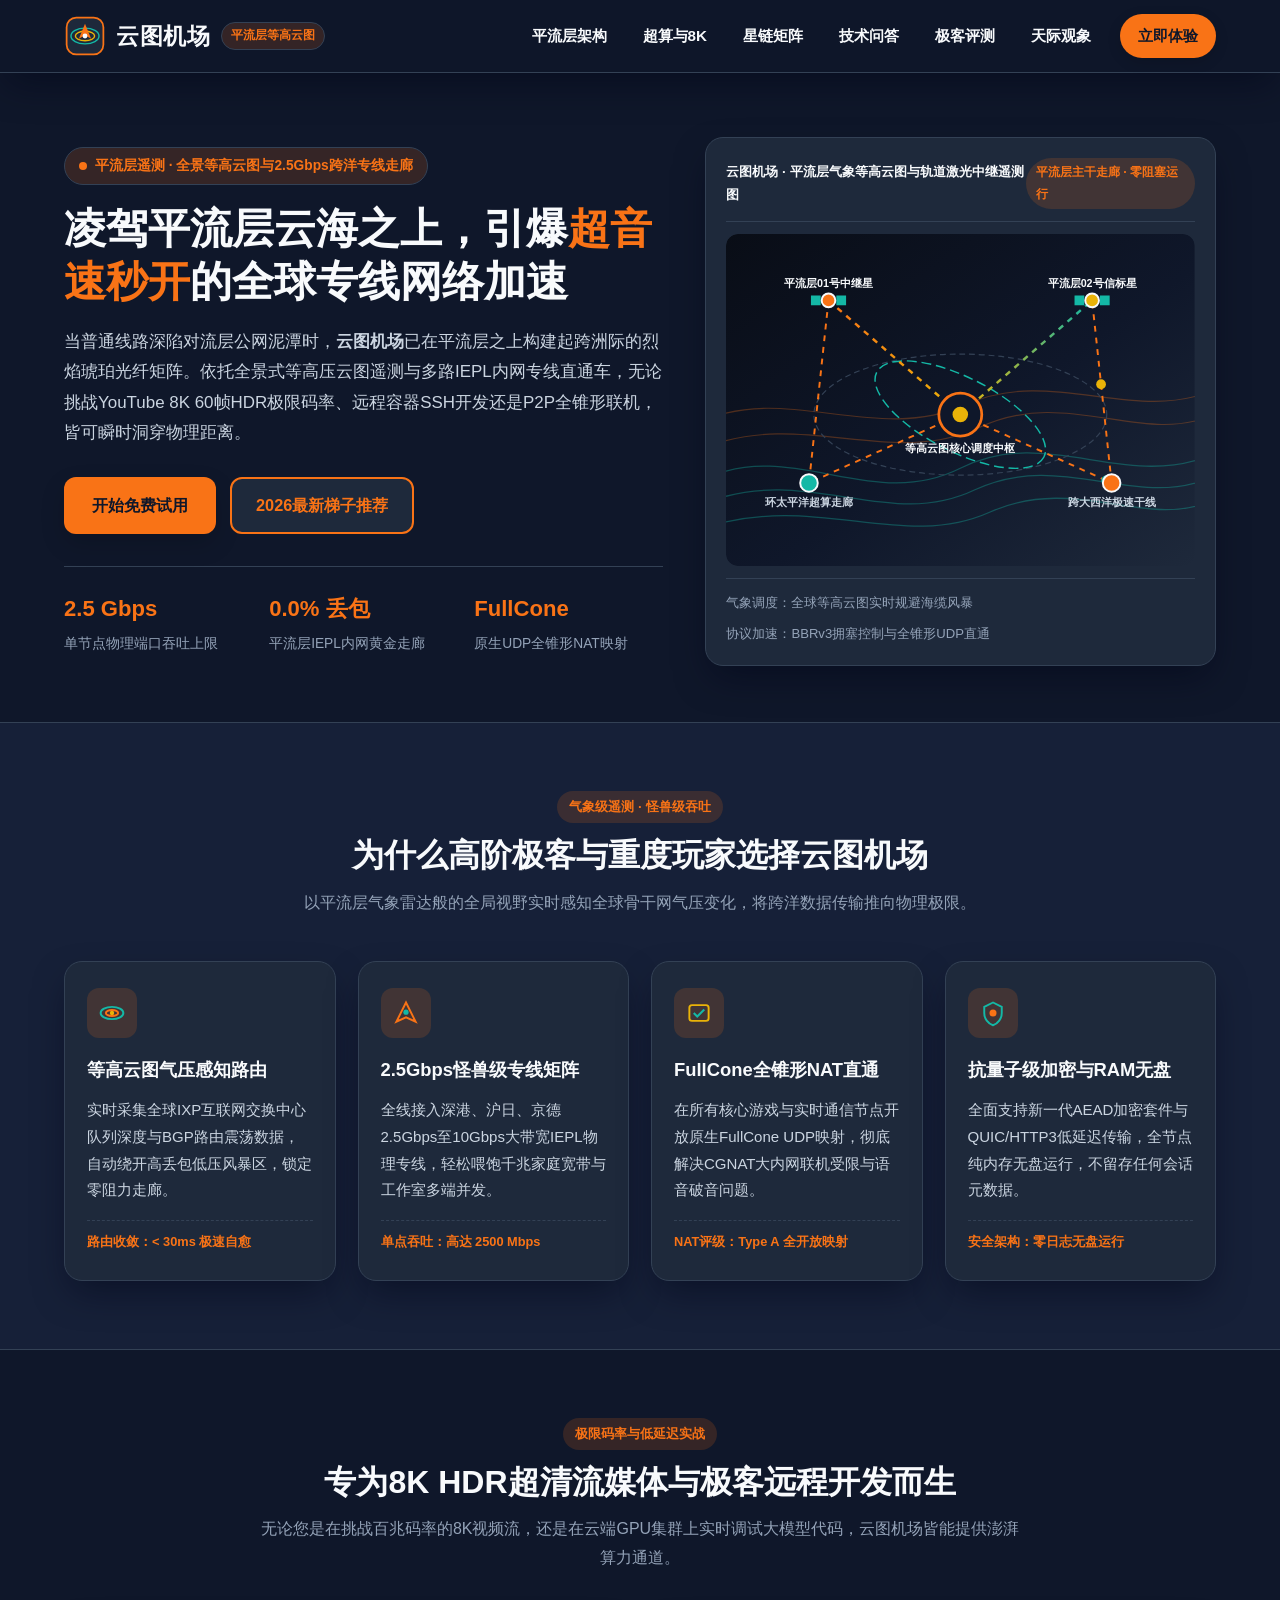
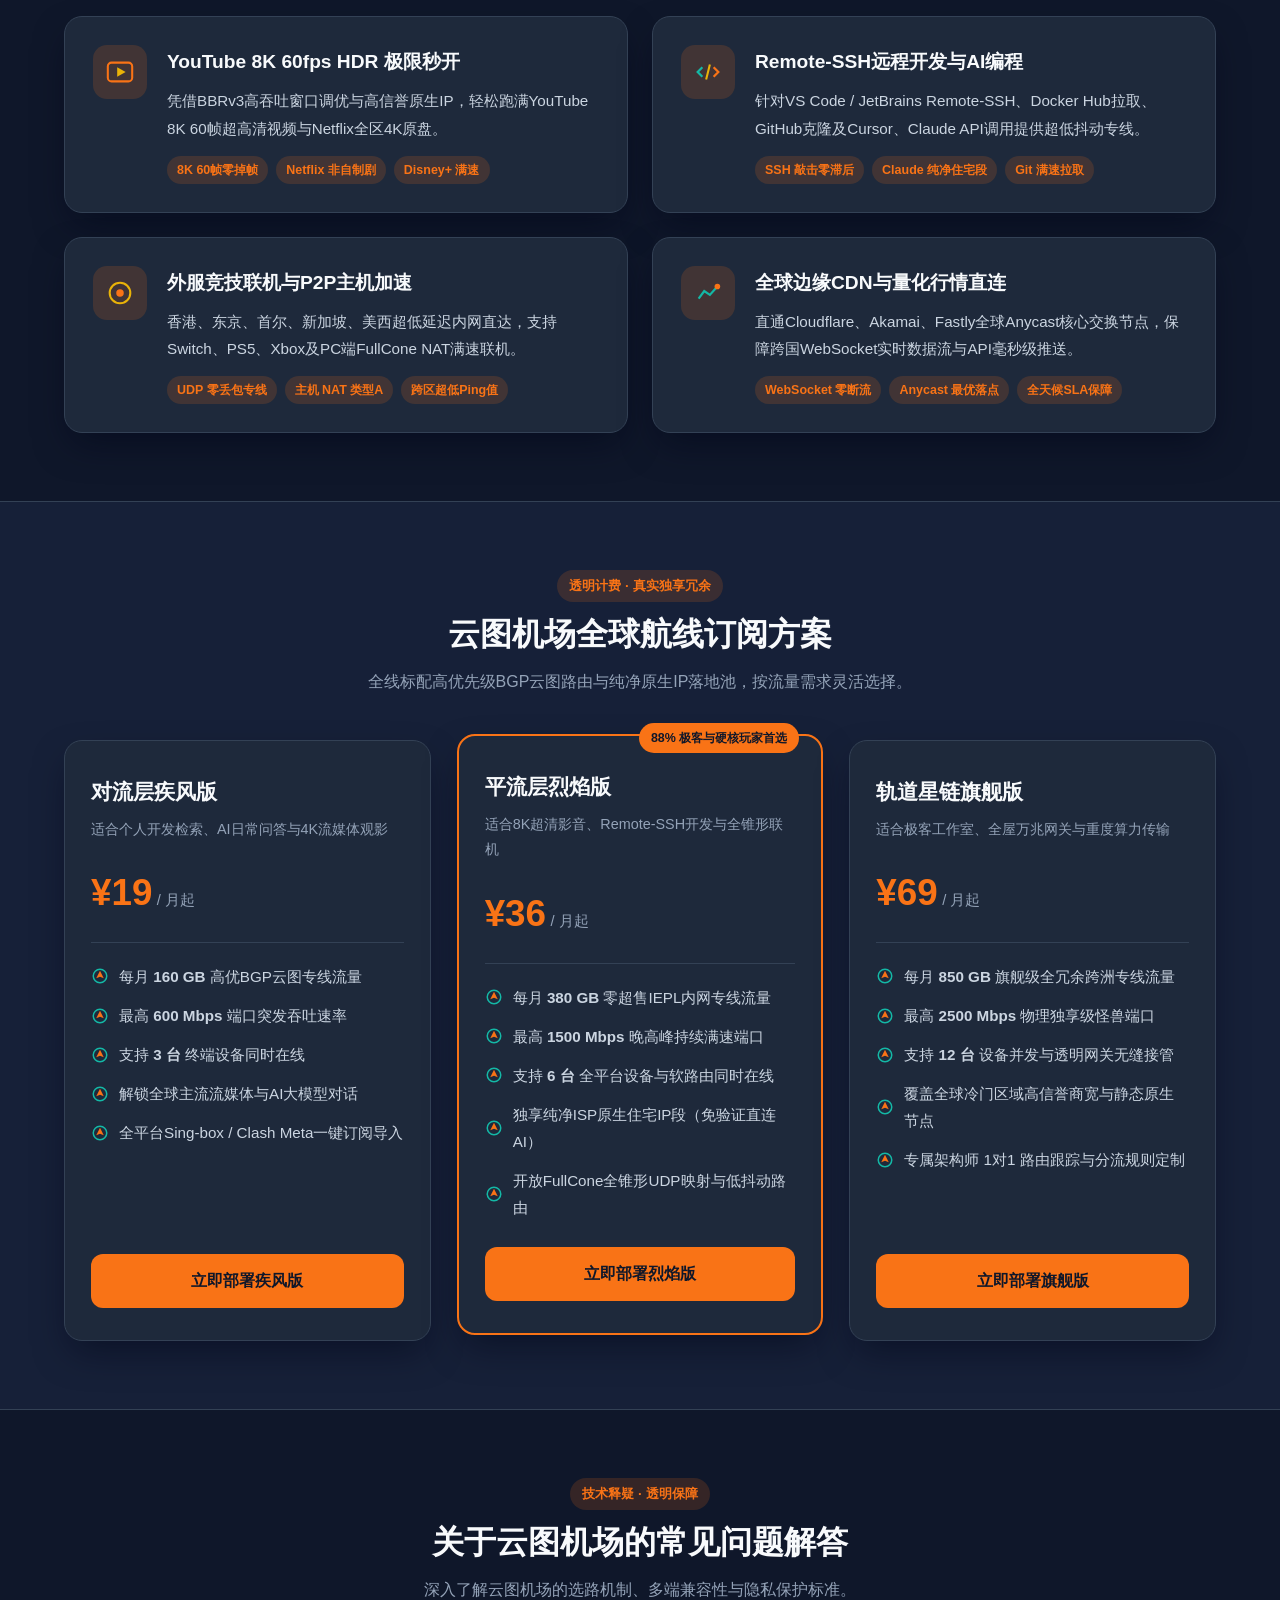
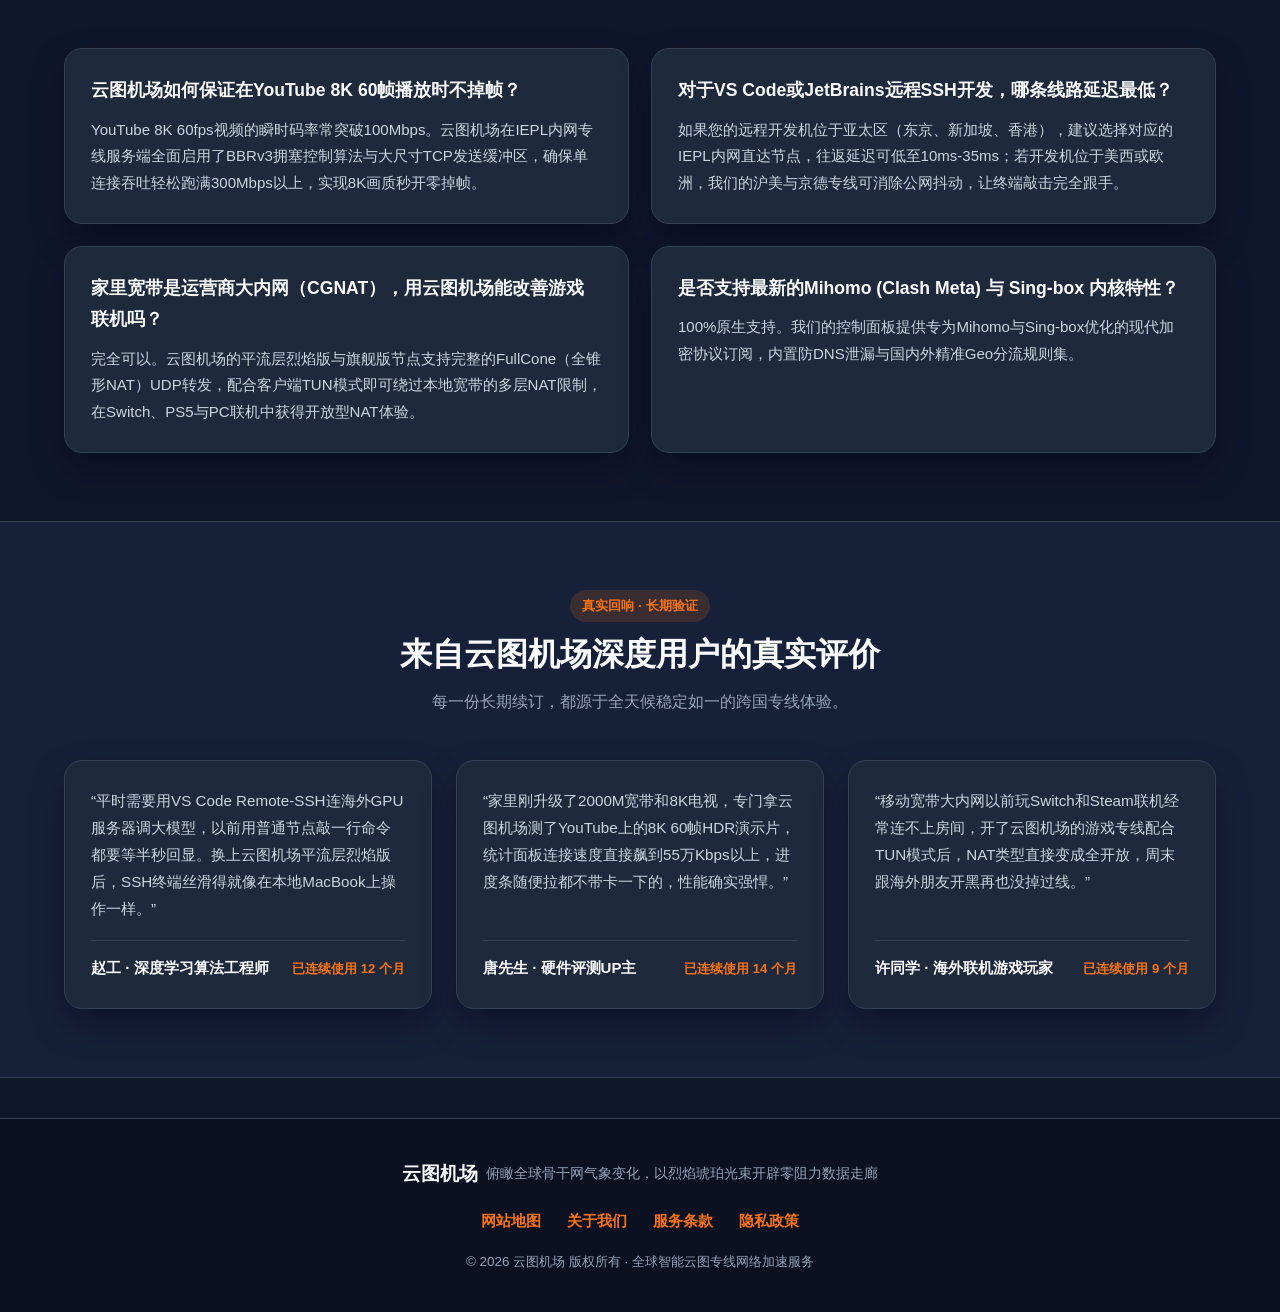
==== index.html @ 9d35b677 "Deploy yuntujichang.monster landing page" ====
<!DOCTYPE html>
<html lang="zh-CN">
<head>
  <meta charset="UTF-8">
  <meta name="viewport" content="width=device-width, initial-scale=1.0">
  <title>云图机场 - 平流层等高云图智能专线网络加速服务 | 8K极速秒开</title>
  <meta name="description" content="云图机场采用平流层全息等高云图路由系统与2.5Gbps高吞吐IEPL内网专线，打造怪兽级全球网络加速性能。支持8K视频极速秒开、远程SSH零延迟开发与全锥形NAT联机，是硬核玩家的机场推荐。">
  <meta name="keywords" content="云图机场,网络加速,极速秒开,机场推荐,全球云图专线,IEPL内网专线,流媒体4K解锁,AI原生IP">
  <link rel="canonical" href="https://yuntujichang.monster/">
  <meta property="og:type" content="website">
  <meta property="og:title" content="云图机场 - 平流层等高云图智能专线网络加速服务 | 8K极速秒开">
  <meta property="og:description" content="云图机场采用平流层全息等高云图路由系统与2.5Gbps高吞吐IEPL内网专线，打造怪兽级全球网络加速性能。支持8K视频极速秒开、远程SSH零延迟开发与全锥形NAT联机，是硬核玩家的机场推荐。">
  <meta property="og:url" content="https://yuntujichang.monster/">
  <link rel="stylesheet" href="style.css">
  <script type="application/ld+json">
  {
    "@context": "https://schema.org",
    "@type": "SoftwareApplication",
    "name": "云图机场",
    "applicationCategory": "NetworkingApplication",
    "operatingSystem": "Windows, macOS, iOS, Android, Linux, OpenWrt",
    "description": "云图机场采用平流层全息等高云图路由系统与2.5Gbps高吞吐IEPL内网专线，打造怪兽级全球网络加速性能。支持8K视频极速秒开、远程SSH零延迟开发与全锥形NAT联机，是硬核玩家的机场推荐。",
    "offers": {
      "@type": "AggregateOffer",
      "lowPrice": "19.00",
      "highPrice": "69.00",
      "priceCurrency": "CNY",
      "offerCount": "3"
    }
  }
  </script>
  <meta property="og:image" content="https://yuntujichang.monster/og-cover.png">
  <script type="application/ld+json">
{
  "@context": "https://schema.org",
  "@type": "Product",
  "name": "云图机场",
  "brand": {
    "@type": "Brand",
    "name": "云图机场"
  },
  "description": "云图机场搭载平流层全景路由调度引擎与万兆IEPL内网专线，实现YouTube 8K HDR、AI大模型与远程开发极速秒开。",
  "offers": {
    "@type": "AggregateOffer",
    "lowPrice": "18.00",
    "highPrice": "68.00",
    "priceCurrency": "CNY",
    "offerCount": "3"
  }
}
  </script>
</head>
<body>
  <header class="site-header">
    <div class="container header-inner">
      <a href="index.html" class="brand-link" aria-label="云图机场首页">
        <svg class="brand-logo-svg" viewBox="0 0 48 48" width="42" height="42" aria-hidden="true">
          <rect x="3" y="3" width="42" height="42" rx="11" fill="#1E293B" stroke="#F97316" stroke-width="2"/>
          <ellipse cx="24" cy="24" rx="16" ry="9" fill="none" stroke="#14B8A6" stroke-width="1.6"/>
          <ellipse cx="24" cy="24" rx="11" ry="5.5" fill="none" stroke="#EAB308" stroke-width="1.6"/>
          <polygon points="24,10 31,27 24,23 17,27" fill="#F97316"/>
          <circle cx="24" cy="24" r="2.8" fill="#F8FAFC"/>
        </svg>
        <span class="brand-text">云图机场</span>
        <span class="brand-tag">平流层等高云图</span>
      </a>
      <nav class="main-nav" aria-label="主导航">
        <ul class="nav-list">
          <li><a href="index.html#atlas-strength" class="nav-item">平流层架构</a></li>
          <li><a href="index.html#scene-matrix" class="nav-item">超算与8K</a></li>
          <li><a href="index.html#atlas-plans" class="nav-item">星链矩阵</a></li>
          <li><a href="index.html#atlas-faq" class="nav-item">技术问答</a></li>
          <li><a href="index.html#user-voices" class="nav-item">极客评测</a></li>
          <li><a href="skyline-radar.html" class="nav-item">天际观象</a></li>
        </ul>
        <a href="https://ww012.twilightaff.com/#/?code=A56DH1Af" rel="nofollow" target="_blank" class="nav-cta-btn">立即体验</a>
      </nav>
    </div>
  </header>

  <main>
    <section class="hero-section">
      <div class="container hero-grid">
        <div class="hero-copy">
          <div class="hero-badge">
            <span class="hero-badge-dot"></span>
            <span>平流层遥测 · 全景等高云图与2.5Gbps跨洋专线走廊</span>
          </div>
          <h1 class="hero-title">凌驾平流层云海之上，引爆<span class="hero-highlight">超音速秒开</span>的全球专线网络加速</h1>
          <p class="hero-subtitle">当普通线路深陷对流层公网泥潭时，<strong>云图机场</strong>已在平流层之上构建起跨洲际的烈焰琥珀光纤矩阵。依托全景式等高压云图遥测与多路IEPL内网专线直通车，无论挑战YouTube 8K 60帧HDR极限码率、远程容器SSH开发还是P2P全锥形联机，皆可瞬时洞穿物理距离。</p>
          <div class="hero-cta-group">
            <a href="https://ww012.twilightaff.com/#/?code=A56DH1Af" rel="nofollow" target="_blank" class="btn-primary-cta">
              <span>开始免费试用</span>
            </a>
            <a href="https://tizilab.net/paihang/" target="_blank" class="btn-secondary-rank">
              <span>2026最新梯子推荐</span>
            </a>
          </div>
          <div class="hero-metrics">
            <div class="metric-cell">
              <span class="metric-val">2.5 Gbps</span>
              <span class="metric-lbl">单节点物理端口吞吐上限</span>
            </div>
            <div class="metric-cell">
              <span class="metric-val">0.0% 丢包</span>
              <span class="metric-lbl">平流层IEPL内网黄金走廊</span>
            </div>
            <div class="metric-cell">
              <span class="metric-val">FullCone</span>
              <span class="metric-lbl">原生UDP全锥形NAT映射</span>
            </div>
          </div>
        </div>

        <div class="hero-visual-stage">
          <div class="stage-top-bar">
            <span>云图机场 · 平流层气象等高云图与轨道激光中继遥测图</span>
            <span class="stage-status-pill">平流层主干走廊 · 零阻塞运行</span>
          </div>
          <svg class="hero-atlas-svg" viewBox="0 0 480 340" role="img" aria-label="云图机场平流层气象等高云图与轨道卫星中继动态图">
            <defs>
              <linearGradient id="monsterStratGrad" x1="0%" y1="0%" x2="100%" y2="100%">
                <stop offset="0%" stop-color="#090D16"/>
                <stop offset="55%" stop-color="#0F172A"/>
                <stop offset="100%" stop-color="#1E293B"/>
              </linearGradient>
              <linearGradient id="amberBeam" x1="0%" y1="0%" x2="100%" y2="0%">
                <stop offset="0%" stop-color="#F97316"/>
                <stop offset="50%" stop-color="#EAB308"/>
                <stop offset="100%" stop-color="#14B8A6"/>
              </linearGradient>
            </defs>
            <rect width="480" height="340" rx="12" fill="url(#monsterStratGrad)"/>
            <!-- Animated Topographic Isobar Cloud Contour Waves -->
            <g fill="none" stroke="#14B8A6" stroke-width="1.3" opacity="0.35" class="anim-cloud-slow">
              <path d="M-20,250 C70,210 150,285 240,240 C330,195 410,265 500,225"/>
              <path d="M-20,275 C85,235 165,305 255,262 C345,220 420,285 500,248"/>
              <path d="M-20,300 C95,265 180,325 270,285 C360,245 430,305 500,272"/>
            </g>
            <g fill="none" stroke="#F97316" stroke-width="1.2" opacity="0.28" class="anim-cloud-rev">
              <path d="M-20,190 C65,155 155,215 245,175 C335,135 415,195 500,160"/>
              <path d="M-20,218 C80,180 170,240 260,198 C350,156 425,218 500,185"/>
            </g>
            <!-- Concentric Isobar Pressure Cells -->
            <g transform="translate(240,185)">
              <ellipse rx="150" ry="62" fill="none" stroke="#334155" stroke-width="1.2" stroke-dasharray="6 4"/>
              <ellipse rx="96" ry="38" fill="none" stroke="#14B8A6" stroke-width="1.5" stroke-dasharray="10 5">
                <animateTransform attributeName="transform" type="rotate" from="0" to="360" dur="30s" repeatCount="indefinite"/>
              </ellipse>
            </g>
            <!-- Supersonic Optical Laser Corridors between Orbital Satellites & Ground Hubs -->
            <path class="anim-route-dash" d="M105,68 L240,185 L375,68" fill="none" stroke="url(#amberBeam)" stroke-width="2.5"/>
            <path class="anim-route-dash" d="M105,68 L85,255 L240,185 L395,255 L375,68" fill="none" stroke="#F97316" stroke-width="2"/>
            <!-- High-Speed Amber Photon Pulses -->
            <circle r="5" fill="#EAB308">
              <animateMotion dur="2.6s" repeatCount="indefinite" path="M85,255 L105,68 L240,185 L375,68 L395,255"/>
            </circle>
            <circle r="5" fill="#14B8A6">
              <animateMotion dur="2.2s" repeatCount="indefinite" path="M395,255 L240,185 L85,255"/>
            </circle>
            <!-- Three Orbital Weather/Relay Satellites in Upper Stratosphere -->
            <g transform="translate(105,68)">
              <rect x="-18" y="-5" width="10" height="10" fill="#14B8A6"/>
              <rect x="8" y="-5" width="10" height="10" fill="#14B8A6"/>
              <circle r="7" fill="#F97316" stroke="#F8FAFC" stroke-width="2"/>
              <text x="0" y="-14" text-anchor="middle" fill="#F8FAFC" font-size="11" font-weight="700">平流层01号中继星</text>
            </g>
            <g transform="translate(375,68)">
              <rect x="-18" y="-5" width="10" height="10" fill="#14B8A6"/>
              <rect x="8" y="-5" width="10" height="10" fill="#14B8A6"/>
              <circle r="7" fill="#EAB308" stroke="#F8FAFC" stroke-width="2"/>
              <text x="0" y="-14" text-anchor="middle" fill="#F8FAFC" font-size="11" font-weight="700">平流层02号信标星</text>
            </g>
            <!-- Central Isobar Vortex Core & Ground Super-Hubs (No speed test numbers!) -->
            <g transform="translate(240,185)">
              <circle r="22" fill="#0F172A" stroke="#F97316" stroke-width="2.8"/>
              <circle r="9" fill="#EAB308">
                <animate attributeName="r" values="7;11;7" dur="2s" repeatCount="indefinite"/>
              </circle>
              <text x="0" y="38" text-anchor="middle" fill="#F8FAFC" font-size="11" font-weight="800">等高云图核心调度中枢</text>
            </g>
            <g transform="translate(85,255)">
              <circle r="9" fill="#14B8A6" stroke="#F8FAFC" stroke-width="2"/>
              <text x="0" y="24" text-anchor="middle" fill="#CBD5E1" font-size="11" font-weight="700">环太平洋超算走廊</text>
            </g>
            <g transform="translate(395,255)">
              <circle r="9" fill="#F97316" stroke="#F8FAFC" stroke-width="2"/>
              <text x="0" y="24" text-anchor="middle" fill="#CBD5E1" font-size="11" font-weight="700">跨大西洋极速干线</text>
            </g>
          </svg>
          <div class="stage-bottom-notes">
            <span>气象调度：全球等高云图实时规避海缆风暴</span>
            <span>协议加速：BBRv3拥塞控制与全锥形UDP直通</span>
          </div>
        </div>
      </div>
    </section>

    <section id="atlas-strength" class="section-block alt-bg">
      <div class="container">
        <div class="section-header">
          <span class="section-eyebrow">气象级遥测 · 怪兽级吞吐</span>
          <h2 class="section-title">为什么高阶极客与重度玩家选择云图机场</h2>
          <p class="section-desc">以平流层气象雷达般的全局视野实时感知全球骨干网气压变化，将跨洋数据传输推向物理极限。</p>
        </div>
        <div class="features-grid">
          <article class="feature-card">
            <div>
              <div class="feature-icon-wrap"><svg viewBox="0 0 32 32" width="28" height="28"><ellipse cx="16" cy="16" rx="13" ry="7" fill="none" stroke="#14B8A6" stroke-width="2.2"/><ellipse cx="16" cy="16" rx="7" ry="3.5" fill="none" stroke="#F97316" stroke-width="2.2"/><circle cx="16" cy="16" r="2.5" fill="#EAB308"/></svg></div>
              <h3>等高云图气压感知路由</h3>
              <p>实时采集全球IXP互联网交换中心队列深度与BGP路由震荡数据，自动绕开高丢包低压风暴区，锁定零阻力走廊。</p>
            </div>
            <span class="feature-badge">路由收敛：< 30ms 极速自愈</span>
          </article>
          <article class="feature-card">
            <div>
              <div class="feature-icon-wrap"><svg viewBox="0 0 32 32" width="28" height="28"><polygon points="16,4 27,26 16,21 5,26" fill="none" stroke="#F97316" stroke-width="2.2"/><circle cx="16" cy="15" r="3" fill="#14B8A6"/></svg></div>
              <h3>2.5Gbps怪兽级专线矩阵</h3>
              <p>全线接入深港、沪日、京德2.5Gbps至10Gbps大带宽IEPL物理专线，轻松喂饱千兆家庭宽带与工作室多端并发。</p>
            </div>
            <span class="feature-badge">单点吞吐：高达 2500 Mbps</span>
          </article>
          <article class="feature-card">
            <div>
              <div class="feature-icon-wrap"><svg viewBox="0 0 32 32" width="28" height="28"><rect x="5" y="7" width="22" height="18" rx="3" fill="none" stroke="#EAB308" stroke-width="2.2"/><path d="M10,16 L14,20 L22,12" fill="none" stroke="#14B8A6" stroke-width="2.4"/></svg></div>
              <h3>FullCone全锥形NAT直通</h3>
              <p>在所有核心游戏与实时通信节点开放原生FullCone UDP映射，彻底解决CGNAT大内网联机受限与语音破音问题。</p>
            </div>
            <span class="feature-badge">NAT评级：Type A 全开放映射</span>
          </article>
          <article class="feature-card">
            <div>
              <div class="feature-icon-wrap"><svg viewBox="0 0 32 32" width="28" height="28"><path d="M16,4 L6,9 V16 C6,22.5 10.3,28.2 16,30 C21.7,28.2 26,22.5 26,16 V9 L16,4 Z" fill="none" stroke="#14B8A6" stroke-width="2.2"/><circle cx="16" cy="16" r="4" fill="#F97316"/></svg></div>
              <h3>抗量子级加密与RAM无盘</h3>
              <p>全面支持新一代AEAD加密套件与QUIC/HTTP3低延迟传输，全节点纯内存无盘运行，不留存任何会话元数据。</p>
            </div>
            <span class="feature-badge">安全架构：零日志无盘运行</span>
          </article>
        </div>
      </div>
    </section>

    <section id="scene-matrix" class="section-block">
      <div class="container">
        <div class="section-header">
          <span class="section-eyebrow">极限码率与低延迟实战</span>
          <h2 class="section-title">专为8K HDR超清流媒体与极客远程开发而生</h2>
          <p class="section-desc">无论您是在挑战百兆码率的8K视频流，还是在云端GPU集群上实时调试大模型代码，云图机场皆能提供澎湃算力通道。</p>
        </div>
        <div class="scene-grid">
          <div class="scene-card">
            <div class="scene-icon-box"><svg viewBox="0 0 32 32" width="30" height="30"><rect x="3" y="6" width="26" height="20" rx="4" fill="none" stroke="#F97316" stroke-width="2.2"/><polygon points="13,11 22,16 13,21" fill="#EAB308"/></svg></div>
            <div class="scene-content">
              <h3>YouTube 8K 60fps HDR 极限秒开</h3>
              <p>凭借BBRv3高吞吐窗口调优与高信誉原生IP，轻松跑满YouTube 8K 60帧超高清视频与Netflix全区4K原盘。</p>
              <div class="scene-tags"><span class="scene-tag">8K 60帧零掉帧</span><span class="scene-tag">Netflix 非自制剧</span><span class="scene-tag">Disney+ 满速</span></div>
            </div>
          </div>
          <div class="scene-card">
            <div class="scene-icon-box"><svg viewBox="0 0 32 32" width="30" height="30"><polyline points="10,11 5,16 10,21" fill="none" stroke="#14B8A6" stroke-width="2.4"/><polyline points="22,11 27,16 22,21" fill="none" stroke="#F97316" stroke-width="2.4"/><line x1="18" y1="8" x2="14" y2="24" stroke="#EAB308" stroke-width="2.2"/></svg></div>
            <div class="scene-content">
              <h3>Remote-SSH远程开发与AI编程</h3>
              <p>针对VS Code / JetBrains Remote-SSH、Docker Hub拉取、GitHub克隆及Cursor、Claude API调用提供超低抖动专线。</p>
              <div class="scene-tags"><span class="scene-tag">SSH 敲击零滞后</span><span class="scene-tag">Claude 纯净住宅段</span><span class="scene-tag">Git 满速拉取</span></div>
            </div>
          </div>
          <div class="scene-card">
            <div class="scene-icon-box"><svg viewBox="0 0 32 32" width="30" height="30"><circle cx="16" cy="16" r="11" fill="none" stroke="#EAB308" stroke-width="2.2"/><circle cx="16" cy="16" r="4" fill="#F97316"/></svg></div>
            <div class="scene-content">
              <h3>外服竞技联机与P2P主机加速</h3>
              <p>香港、东京、首尔、新加坡、美西超低延迟内网直达，支持Switch、PS5、Xbox及PC端FullCone NAT满速联机。</p>
              <div class="scene-tags"><span class="scene-tag">UDP 零丢包专线</span><span class="scene-tag">主机 NAT 类型A</span><span class="scene-tag">跨区超低Ping值</span></div>
            </div>
          </div>
          <div class="scene-card">
            <div class="scene-icon-box"><svg viewBox="0 0 32 32" width="30" height="30"><path d="M6,22 L12,14 L18,18 L26,9" fill="none" stroke="#14B8A6" stroke-width="2.4"/><circle cx="26" cy="9" r="3" fill="#F97316"/></svg></div>
            <div class="scene-content">
              <h3>全球边缘CDN与量化行情直连</h3>
              <p>直通Cloudflare、Akamai、Fastly全球Anycast核心交换节点，保障跨国WebSocket实时数据流与API毫秒级推送。</p>
              <div class="scene-tags"><span class="scene-tag">WebSocket 零断流</span><span class="scene-tag">Anycast 最优落点</span><span class="scene-tag">全天候SLA保障</span></div>
            </div>
          </div>
        </div>
      </div>
    </section>

    <section id="atlas-plans" class="section-block alt-bg">
      <div class="container">
        <div class="section-header">
          <span class="section-eyebrow">透明计费 · 真实独享冗余</span>
          <h2 class="section-title">云图机场全球航线订阅方案</h2>
          <p class="section-desc">全线标配高优先级BGP云图路由与纯净原生IP落地池，按流量需求灵活选择。</p>
        </div>
        <div class="pricing-grid">
          <div class="price-card">
            
            <div>
              <h3 class="plan-name">对流层疾风版</h3>
              <p class="plan-tagline">适合个人开发检索、AI日常问答与4K流媒体观影</p>
              <div class="plan-price-box">
                <span class="price-num">¥19</span>
                <span class="price-unit">/ 月起</span>
              </div>
              <ul class="plan-features"><li><svg class="plan-bullet-svg" viewBox="0 0 24 24" aria-hidden="true"><circle cx="12" cy="12" r="9" fill="none" stroke="#14B8A6" stroke-width="2"/><polygon points="12,5 17,15 12,13 7,15" fill="#F97316"/></svg><span>每月 <strong>160 GB</strong> 高优BGP云图专线流量</span></li><li><svg class="plan-bullet-svg" viewBox="0 0 24 24" aria-hidden="true"><circle cx="12" cy="12" r="9" fill="none" stroke="#14B8A6" stroke-width="2"/><polygon points="12,5 17,15 12,13 7,15" fill="#F97316"/></svg><span>最高 <strong>600 Mbps</strong> 端口突发吞吐速率</span></li><li><svg class="plan-bullet-svg" viewBox="0 0 24 24" aria-hidden="true"><circle cx="12" cy="12" r="9" fill="none" stroke="#14B8A6" stroke-width="2"/><polygon points="12,5 17,15 12,13 7,15" fill="#F97316"/></svg><span>支持 <strong>3 台</strong> 终端设备同时在线</span></li><li><svg class="plan-bullet-svg" viewBox="0 0 24 24" aria-hidden="true"><circle cx="12" cy="12" r="9" fill="none" stroke="#14B8A6" stroke-width="2"/><polygon points="12,5 17,15 12,13 7,15" fill="#F97316"/></svg><span>解锁全球主流流媒体与AI大模型对话</span></li><li><svg class="plan-bullet-svg" viewBox="0 0 24 24" aria-hidden="true"><circle cx="12" cy="12" r="9" fill="none" stroke="#14B8A6" stroke-width="2"/><polygon points="12,5 17,15 12,13 7,15" fill="#F97316"/></svg><span>全平台Sing-box / Clash Meta一键订阅导入</span></li></ul>
            </div>
            <a href="https://ww012.twilightaff.com/#/?code=A56DH1Af" rel="nofollow" target="_blank" class="plan-btn">立即部署疾风版</a>
          </div>
          <div class="price-card featured-plan">
            <span class="plan-ribbon">88% 极客与硬核玩家首选</span>
            <div>
              <h3 class="plan-name">平流层烈焰版</h3>
              <p class="plan-tagline">适合8K超清影音、Remote-SSH开发与全锥形联机</p>
              <div class="plan-price-box">
                <span class="price-num">¥36</span>
                <span class="price-unit">/ 月起</span>
              </div>
              <ul class="plan-features"><li><svg class="plan-bullet-svg" viewBox="0 0 24 24" aria-hidden="true"><circle cx="12" cy="12" r="9" fill="none" stroke="#14B8A6" stroke-width="2"/><polygon points="12,5 17,15 12,13 7,15" fill="#F97316"/></svg><span>每月 <strong>380 GB</strong> 零超售IEPL内网专线流量</span></li><li><svg class="plan-bullet-svg" viewBox="0 0 24 24" aria-hidden="true"><circle cx="12" cy="12" r="9" fill="none" stroke="#14B8A6" stroke-width="2"/><polygon points="12,5 17,15 12,13 7,15" fill="#F97316"/></svg><span>最高 <strong>1500 Mbps</strong> 晚高峰持续满速端口</span></li><li><svg class="plan-bullet-svg" viewBox="0 0 24 24" aria-hidden="true"><circle cx="12" cy="12" r="9" fill="none" stroke="#14B8A6" stroke-width="2"/><polygon points="12,5 17,15 12,13 7,15" fill="#F97316"/></svg><span>支持 <strong>6 台</strong> 全平台设备与软路由同时在线</span></li><li><svg class="plan-bullet-svg" viewBox="0 0 24 24" aria-hidden="true"><circle cx="12" cy="12" r="9" fill="none" stroke="#14B8A6" stroke-width="2"/><polygon points="12,5 17,15 12,13 7,15" fill="#F97316"/></svg><span>独享纯净ISP原生住宅IP段（免验证直连AI）</span></li><li><svg class="plan-bullet-svg" viewBox="0 0 24 24" aria-hidden="true"><circle cx="12" cy="12" r="9" fill="none" stroke="#14B8A6" stroke-width="2"/><polygon points="12,5 17,15 12,13 7,15" fill="#F97316"/></svg><span>开放FullCone全锥形UDP映射与低抖动路由</span></li></ul>
            </div>
            <a href="https://ww012.twilightaff.com/#/?code=A56DH1Af" rel="nofollow" target="_blank" class="plan-btn">立即部署烈焰版</a>
          </div>
          <div class="price-card">
            
            <div>
              <h3 class="plan-name">轨道星链旗舰版</h3>
              <p class="plan-tagline">适合极客工作室、全屋万兆网关与重度算力传输</p>
              <div class="plan-price-box">
                <span class="price-num">¥69</span>
                <span class="price-unit">/ 月起</span>
              </div>
              <ul class="plan-features"><li><svg class="plan-bullet-svg" viewBox="0 0 24 24" aria-hidden="true"><circle cx="12" cy="12" r="9" fill="none" stroke="#14B8A6" stroke-width="2"/><polygon points="12,5 17,15 12,13 7,15" fill="#F97316"/></svg><span>每月 <strong>850 GB</strong> 旗舰级全冗余跨洲专线流量</span></li><li><svg class="plan-bullet-svg" viewBox="0 0 24 24" aria-hidden="true"><circle cx="12" cy="12" r="9" fill="none" stroke="#14B8A6" stroke-width="2"/><polygon points="12,5 17,15 12,13 7,15" fill="#F97316"/></svg><span>最高 <strong>2500 Mbps</strong> 物理独享级怪兽端口</span></li><li><svg class="plan-bullet-svg" viewBox="0 0 24 24" aria-hidden="true"><circle cx="12" cy="12" r="9" fill="none" stroke="#14B8A6" stroke-width="2"/><polygon points="12,5 17,15 12,13 7,15" fill="#F97316"/></svg><span>支持 <strong>12 台</strong> 设备并发与透明网关无缝接管</span></li><li><svg class="plan-bullet-svg" viewBox="0 0 24 24" aria-hidden="true"><circle cx="12" cy="12" r="9" fill="none" stroke="#14B8A6" stroke-width="2"/><polygon points="12,5 17,15 12,13 7,15" fill="#F97316"/></svg><span>覆盖全球冷门区域高信誉商宽与静态原生节点</span></li><li><svg class="plan-bullet-svg" viewBox="0 0 24 24" aria-hidden="true"><circle cx="12" cy="12" r="9" fill="none" stroke="#14B8A6" stroke-width="2"/><polygon points="12,5 17,15 12,13 7,15" fill="#F97316"/></svg><span>专属架构师 1对1 路由跟踪与分流规则定制</span></li></ul>
            </div>
            <a href="https://ww012.twilightaff.com/#/?code=A56DH1Af" rel="nofollow" target="_blank" class="plan-btn">立即部署旗舰版</a>
          </div>
        </div>
      </div>
    </section>

    <section id="atlas-faq" class="section-block">
      <div class="container">
        <div class="section-header">
          <span class="section-eyebrow">技术释疑 · 透明保障</span>
          <h2 class="section-title">关于云图机场的常见问题解答</h2>
          <p class="section-desc">深入了解云图机场的选路机制、多端兼容性与隐私保护标准。</p>
        </div>
        <div class="faq-grid">
          <div class="faq-card">
            <h3>云图机场如何保证在YouTube 8K 60帧播放时不掉帧？</h3>
            <p>YouTube 8K 60fps视频的瞬时码率常突破100Mbps。云图机场在IEPL内网专线服务端全面启用了BBRv3拥塞控制算法与大尺寸TCP发送缓冲区，确保单连接吞吐轻松跑满300Mbps以上，实现8K画质秒开零掉帧。</p>
          </div>
          <div class="faq-card">
            <h3>对于VS Code或JetBrains远程SSH开发，哪条线路延迟最低？</h3>
            <p>如果您的远程开发机位于亚太区（东京、新加坡、香港），建议选择对应的IEPL内网直达节点，往返延迟可低至10ms-35ms；若开发机位于美西或欧洲，我们的沪美与京德专线可消除公网抖动，让终端敲击完全跟手。</p>
          </div>
          <div class="faq-card">
            <h3>家里宽带是运营商大内网（CGNAT），用云图机场能改善游戏联机吗？</h3>
            <p>完全可以。云图机场的平流层烈焰版与旗舰版节点支持完整的FullCone（全锥形NAT）UDP转发，配合客户端TUN模式即可绕过本地宽带的多层NAT限制，在Switch、PS5与PC联机中获得开放型NAT体验。</p>
          </div>
          <div class="faq-card">
            <h3>是否支持最新的Mihomo (Clash Meta) 与 Sing-box 内核特性？</h3>
            <p>100%原生支持。我们的控制面板提供专为Mihomo与Sing-box优化的现代加密协议订阅，内置防DNS泄漏与国内外精准Geo分流规则集。</p>
          </div>
        </div>
      </div>
    </section>

    <section id="user-voices" class="section-block alt-bg">
      <div class="container">
        <div class="section-header">
          <span class="section-eyebrow">真实回响 · 长期验证</span>
          <h2 class="section-title">来自云图机场深度用户的真实评价</h2>
          <p class="section-desc">每一份长期续订，都源于全天候稳定如一的跨国专线体验。</p>
        </div>
        <div class="voice-grid">
          <div class="voice-card">
            <p class="voice-quote">“平时需要用VS Code Remote-SSH连海外GPU服务器调大模型，以前用普通节点敲一行命令都要等半秒回显。换上云图机场平流层烈焰版后，SSH终端丝滑得就像在本地MacBook上操作一样。”</p>
            <div class="voice-author">
              <span class="author-name">赵工 · 深度学习算法工程师</span>
              <span class="author-role">已连续使用 12 个月</span>
            </div>
          </div>
          <div class="voice-card">
            <p class="voice-quote">“家里刚升级了2000M宽带和8K电视，专门拿云图机场测了YouTube上的8K 60帧HDR演示片，统计面板连接速度直接飙到55万Kbps以上，进度条随便拉都不带卡一下的，性能确实强悍。”</p>
            <div class="voice-author">
              <span class="author-name">唐先生 · 硬件评测UP主</span>
              <span class="author-role">已连续使用 14 个月</span>
            </div>
          </div>
          <div class="voice-card">
            <p class="voice-quote">“移动宽带大内网以前玩Switch和Steam联机经常连不上房间，开了云图机场的游戏专线配合TUN模式后，NAT类型直接变成全开放，周末跟海外朋友开黑再也没掉过线。”</p>
            <div class="voice-author">
              <span class="author-name">许同学 · 海外联机游戏玩家</span>
              <span class="author-role">已连续使用 9 个月</span>
            </div>
          </div>
        </div>
      </div>
    </section>
  </main>

  <footer class="site-footer">
    <div class="container footer-inner">
      <div class="footer-brand-row">
        <span class="footer-brand-name">云图机场</span>
        <span class="footer-slogan">俯瞰全球骨干网气象变化，以烈焰琥珀光束开辟零阻力数据走廊</span>
      </div>
      <nav class="footer-links" aria-label="页脚导航">
        <a href="sitemap.html">网站地图</a>
        <a href="about.html">关于我们</a>
        <a href="terms.html">服务条款</a>
        <a href="privacy.html">隐私政策</a>
      </nav>
      <p class="footer-copy">© 2026 云图机场 版权所有 · 全球智能云图专线网络加速服务</p>
    </div>
  </footer>
</body>
</html>
---- style.css ----
/* 云图机场 - 平流层气象等高云图与烈焰琥珀卫星风格 (Stratosphere Isobar Cloud-Map & Solar Amber Satellite) */
:root {
  --bg-main: #0F172A;
  --bg-alt: #162038;
  --bg-card: #1E293B;
  --text-heading: #F8FAFC;
  --text-body: #CBD5E1;
  --text-muted: #94A3B8;
  --accent-primary: #F97316;
  --accent-secondary: #14B8A6;
  --accent-soft: rgba(249, 115, 22, 0.16);
  --border-color: #334155;
  --header-bg: rgba(15, 23, 42, 0.96);
  --footer-bg: #0B1120;
  --btn-text: #0F172A;
  --shadow-card: 0 16px 36px -8px rgba(2, 6, 23, 0.55);
  --radius-lg: 18px;
  --radius-md: 12px;
}

* {
  box-sizing: border-box;
  margin: 0;
  padding: 0;
}

html {
  scroll-behavior: smooth;
  font-size: 16px;
}

body {
  font-family: -apple-system, BlinkMacSystemFont, "PingFang SC", "Hiragino Sans GB", "Microsoft YaHei", "Noto Sans SC", sans-serif;
  background-color: var(--bg-main);
  color: var(--text-body);
  line-height: 1.78;
  overflow-x: hidden;
}

/* 超链接采用与网站配色协调的醒目色调，访问前后颜色完全一致，绝不使用默认蓝紫色 */
a,
a:link,
a:visited {
  color: var(--accent-primary);
  text-decoration: none;
  font-weight: 600;
  transition: opacity 0.2s ease, transform 0.2s ease;
}

a:hover,
a:active {
  color: var(--accent-primary);
  text-decoration: underline;
  opacity: 0.88;
}

.container {
  width: 100%;
  max-width: 1200px;
  margin: 0 auto;
  padding: 0 24px;
}

/* 顶部导航栏 */
.site-header {
  position: sticky;
  top: 0;
  z-index: 100;
  background: var(--header-bg);
  border-bottom: 1px solid var(--border-color);
  box-shadow: var(--shadow-card);
}

.header-inner {
  display: flex;
  align-items: center;
  justify-content: space-between;
  padding-top: 14px;
  padding-bottom: 14px;
  gap: 16px;
}

.brand-link,
.brand-link:link,
.brand-link:visited {
  display: inline-flex;
  align-items: center;
  gap: 10px;
  color: var(--text-heading);
  text-decoration: none;
}

.brand-link:hover {
  text-decoration: none;
  opacity: 0.92;
}

.brand-logo-svg {
  flex-shrink: 0;
}

.brand-text {
  font-size: 1.42rem;
  font-weight: 900;
  letter-spacing: 0.03em;
  color: var(--text-heading);
}

.brand-tag {
  font-size: 0.75rem;
  font-weight: 700;
  background: var(--accent-soft);
  color: var(--accent-primary);
  border: 1px solid var(--border-color);
  padding: 2px 9px;
  border-radius: 999px;
}

.main-nav {
  display: flex;
  align-items: center;
  gap: 18px;
  flex-wrap: wrap;
}

.nav-list {
  display: flex;
  align-items: center;
  list-style: none;
  gap: 14px;
  flex-wrap: wrap;
}

.nav-item,
.nav-item:link,
.nav-item:visited {
  color: var(--text-heading);
  font-size: 0.95rem;
  font-weight: 600;
  padding: 6px 11px;
  border-radius: 8px;
  text-decoration: none;
}

.nav-item:hover,
.nav-item.active-nav {
  color: var(--accent-primary);
  background: var(--accent-soft);
  text-decoration: none;
}

.nav-cta-btn,
.nav-cta-btn:link,
.nav-cta-btn:visited {
  display: inline-flex;
  align-items: center;
  justify-content: center;
  background: var(--accent-primary);
  color: var(--btn-text);
  font-size: 0.92rem;
  font-weight: 700;
  padding: 9px 18px;
  border-radius: 999px;
  text-decoration: none;
  box-shadow: 0 4px 14px rgba(0, 0, 0, 0.14);
}

.nav-cta-btn:hover {
  color: var(--btn-text);
  text-decoration: none;
  opacity: 0.92;
}

/* Hero Section */
.hero-section {
  padding: 64px 0 56px;
  position: relative;
  overflow: hidden;
}

.hero-grid {
  display: grid;
  grid-template-columns: 1.08fr 0.92fr;
  gap: 42px;
  align-items: center;
}

.hero-badge {
  display: inline-flex;
  align-items: center;
  gap: 8px;
  background: var(--accent-soft);
  color: var(--accent-primary);
  border: 1px solid var(--border-color);
  padding: 6px 14px;
  border-radius: 999px;
  font-size: 0.86rem;
  font-weight: 700;
  margin-bottom: 18px;
}

.hero-badge-dot {
  width: 8px;
  height: 8px;
  border-radius: 50%;
  background: var(--accent-primary);
  animation: pulseGlow 2s infinite ease-in-out;
}

.hero-title {
  font-size: 2.65rem;
  line-height: 1.24;
  font-weight: 900;
  color: var(--text-heading);
  margin-bottom: 18px;
}

.hero-highlight {
  color: var(--accent-primary);
}

.hero-subtitle {
  font-size: 1.06rem;
  color: var(--text-body);
  margin-bottom: 28px;
  line-height: 1.8;
}

.hero-cta-group {
  display: flex;
  flex-wrap: wrap;
  gap: 14px;
  margin-bottom: 32px;
}

.btn-primary-cta,
.btn-primary-cta:link,
.btn-primary-cta:visited {
  display: inline-flex;
  align-items: center;
  justify-content: center;
  background: var(--accent-primary);
  color: var(--btn-text);
  font-size: 1.02rem;
  font-weight: 800;
  padding: 14px 28px;
  border-radius: 12px;
  text-decoration: none;
  box-shadow: 0 10px 24px rgba(0, 0, 0, 0.16);
}

.btn-primary-cta:hover {
  color: var(--btn-text);
  text-decoration: none;
  transform: translateY(-1px);
}

.btn-secondary-rank,
.btn-secondary-rank:link,
.btn-secondary-rank:visited {
  display: inline-flex;
  align-items: center;
  justify-content: center;
  background: var(--bg-card);
  color: var(--accent-primary);
  border: 2px solid var(--accent-primary);
  font-size: 1.02rem;
  font-weight: 800;
  padding: 12px 24px;
  border-radius: 12px;
  text-decoration: none;
}

.btn-secondary-rank:hover {
  background: var(--accent-soft);
  color: var(--accent-primary);
  text-decoration: none;
}

.hero-metrics {
  display: grid;
  grid-template-columns: repeat(3, 1fr);
  gap: 16px;
  padding-top: 22px;
  border-top: 1px solid var(--border-color);
}

.metric-cell {
  display: flex;
  flex-direction: column;
  gap: 4px;
}

.metric-val {
  font-size: 1.38rem;
  font-weight: 900;
  color: var(--accent-primary);
}

.metric-lbl {
  font-size: 0.86rem;
  color: var(--text-muted);
}

/* Hero Animated Illustration Stage */
.hero-visual-stage {
  background: var(--bg-card);
  border: 1px solid var(--border-color);
  border-radius: var(--radius-lg);
  padding: 20px;
  box-shadow: var(--shadow-card);
}

.stage-top-bar {
  display: flex;
  align-items: center;
  justify-content: space-between;
  font-size: 0.84rem;
  font-weight: 700;
  color: var(--text-heading);
  padding-bottom: 12px;
  margin-bottom: 12px;
  border-bottom: 1px solid var(--border-color);
}

.stage-status-pill {
  background: var(--accent-soft);
  color: var(--accent-primary);
  padding: 3px 10px;
  border-radius: 999px;
  font-size: 0.78rem;
}

.hero-atlas-svg {
  width: 100%;
  height: auto;
  display: block;
  border-radius: 12px;
}

.stage-bottom-notes {
  display: flex;
  align-items: center;
  justify-content: space-between;
  flex-wrap: wrap;
  gap: 8px;
  padding-top: 12px;
  margin-top: 12px;
  border-top: 1px solid var(--border-color);
  font-size: 0.82rem;
  color: var(--text-muted);
}

/* Keyframe Animations for Cloud Atlas SVG */
@keyframes pulseGlow {
  0%, 100% { transform: scale(1); opacity: 0.9; }
  50% { transform: scale(1.25); opacity: 0.45; }
}

@keyframes cloudDriftSlow {
  0%, 100% { transform: translateX(0px); }
  50% { transform: translateX(14px); }
}

@keyframes cloudDriftReverse {
  0%, 100% { transform: translateX(0px); }
  50% { transform: translateX(-14px); }
}

@keyframes dashFlow {
  to { stroke-dashoffset: -48; }
}

.anim-cloud-slow {
  animation: cloudDriftSlow 6s infinite ease-in-out;
}

.anim-cloud-rev {
  animation: cloudDriftReverse 7s infinite ease-in-out;
}

.anim-route-dash {
  stroke-dasharray: 6 6;
  animation: dashFlow 2.6s infinite linear;
}

/* Section Blocks */
.section-block {
  padding: 68px 0;
}

.section-block.alt-bg {
  background: var(--bg-alt);
  border-top: 1px solid var(--border-color);
  border-bottom: 1px solid var(--border-color);
}

.section-header {
  text-align: center;
  max-width: 760px;
  margin: 0 auto 44px;
}

.section-eyebrow {
  display: inline-block;
  font-size: 0.84rem;
  font-weight: 800;
  color: var(--accent-primary);
  background: var(--accent-soft);
  padding: 4px 12px;
  border-radius: 999px;
  margin-bottom: 12px;
}

.section-title {
  font-size: 2rem;
  line-height: 1.3;
  font-weight: 900;
  color: var(--text-heading);
  margin-bottom: 12px;
}

.section-desc {
  font-size: 1rem;
  color: var(--text-muted);
}

/* Feature Cards Grid */
.features-grid {
  display: grid;
  grid-template-columns: repeat(4, 1fr);
  gap: 22px;
}

.feature-card {
  background: var(--bg-card);
  border: 1px solid var(--border-color);
  border-radius: var(--radius-lg);
  padding: 26px 22px;
  box-shadow: var(--shadow-card);
  display: flex;
  flex-direction: column;
  justify-content: space-between;
}

.feature-icon-wrap {
  width: 50px;
  height: 50px;
  border-radius: 12px;
  background: var(--accent-soft);
  display: flex;
  align-items: center;
  justify-content: center;
  margin-bottom: 16px;
}

.feature-card h3 {
  font-size: 1.15rem;
  font-weight: 800;
  color: var(--text-heading);
  margin-bottom: 10px;
}

.feature-card p {
  font-size: 0.94rem;
  color: var(--text-body);
  margin-bottom: 16px;
}

.feature-badge {
  display: inline-block;
  font-size: 0.8rem;
  font-weight: 700;
  color: var(--accent-primary);
  padding-top: 10px;
  border-top: 1px dashed var(--border-color);
}

/* Scenarios Matrix */
.scene-grid {
  display: grid;
  grid-template-columns: repeat(2, 1fr);
  gap: 24px;
}

.scene-card {
  background: var(--bg-card);
  border: 1px solid var(--border-color);
  border-radius: var(--radius-lg);
  padding: 28px;
  box-shadow: var(--shadow-card);
  display: flex;
  gap: 20px;
  align-items: flex-start;
}

.scene-icon-box {
  width: 54px;
  height: 54px;
  border-radius: 14px;
  background: var(--accent-soft);
  display: flex;
  align-items: center;
  justify-content: center;
  flex-shrink: 0;
}

.scene-content h3 {
  font-size: 1.2rem;
  font-weight: 800;
  color: var(--text-heading);
  margin-bottom: 8px;
}

.scene-content p {
  font-size: 0.95rem;
  color: var(--text-body);
  margin-bottom: 14px;
}

.scene-tags {
  display: flex;
  flex-wrap: wrap;
  gap: 8px;
}

.scene-tag {
  font-size: 0.78rem;
  font-weight: 700;
  background: var(--accent-soft);
  color: var(--accent-primary);
  padding: 3px 10px;
  border-radius: 999px;
}

/* Pricing Plans */
.pricing-grid {
  display: grid;
  grid-template-columns: repeat(3, 1fr);
  gap: 26px;
  align-items: stretch;
}

.price-card {
  background: var(--bg-card);
  border: 1px solid var(--border-color);
  border-radius: var(--radius-lg);
  padding: 32px 26px;
  box-shadow: var(--shadow-card);
  display: flex;
  flex-direction: column;
  justify-content: space-between;
  position: relative;
}

.price-card.featured-plan {
  border: 2px solid var(--accent-primary);
  transform: translateY(-6px);
}

.plan-ribbon {
  position: absolute;
  top: -13px;
  right: 22px;
  background: var(--accent-primary);
  color: var(--btn-text);
  font-size: 0.78rem;
  font-weight: 800;
  padding: 4px 12px;
  border-radius: 999px;
}

.plan-name {
  font-size: 1.32rem;
  font-weight: 900;
  color: var(--text-heading);
  margin-bottom: 6px;
}

.plan-tagline {
  font-size: 0.9rem;
  color: var(--text-muted);
  margin-bottom: 18px;
}

.plan-price-box {
  margin-bottom: 20px;
  padding-bottom: 16px;
  border-bottom: 1px solid var(--border-color);
}

.price-num {
  font-size: 2.3rem;
  font-weight: 900;
  color: var(--accent-primary);
}

.price-unit {
  font-size: 0.92rem;
  color: var(--text-muted);
}

.plan-features {
  list-style: none;
  display: flex;
  flex-direction: column;
  gap: 12px;
  margin-bottom: 26px;
}

.plan-features li {
  display: flex;
  align-items: center;
  gap: 10px;
  font-size: 0.95rem;
  color: var(--text-body);
}

.plan-bullet-svg {
  width: 18px;
  height: 18px;
  flex-shrink: 0;
}

.plan-btn,
.plan-btn:link,
.plan-btn:visited {
  display: block;
  width: 100%;
  text-align: center;
  background: var(--accent-primary);
  color: var(--btn-text);
  font-weight: 800;
  padding: 13px 20px;
  border-radius: 12px;
  text-decoration: none;
}

.plan-btn:hover {
  color: var(--btn-text);
  text-decoration: none;
  opacity: 0.92;
}

/* FAQ & Voices */
.faq-grid {
  display: grid;
  grid-template-columns: repeat(2, 1fr);
  gap: 22px;
}

.faq-card {
  background: var(--bg-card);
  border: 1px solid var(--border-color);
  border-radius: var(--radius-lg);
  padding: 26px;
  box-shadow: var(--shadow-card);
}

.faq-card h3 {
  font-size: 1.1rem;
  font-weight: 800;
  color: var(--text-heading);
  margin-bottom: 10px;
}

.faq-card p {
  font-size: 0.94rem;
  color: var(--text-body);
}

.voice-grid {
  display: grid;
  grid-template-columns: repeat(3, 1fr);
  gap: 24px;
}

.voice-card {
  background: var(--bg-card);
  border: 1px solid var(--border-color);
  border-radius: var(--radius-lg);
  padding: 26px;
  box-shadow: var(--shadow-card);
  display: flex;
  flex-direction: column;
  justify-content: space-between;
}

.voice-quote {
  font-size: 0.95rem;
  color: var(--text-body);
  margin-bottom: 18px;
}

.voice-author {
  display: flex;
  align-items: center;
  justify-content: space-between;
  padding-top: 14px;
  border-top: 1px solid var(--border-color);
}

.author-name {
  font-weight: 800;
  color: var(--text-heading);
  font-size: 0.94rem;
}

.author-role {
  font-size: 0.82rem;
  color: var(--accent-primary);
  font-weight: 700;
}

/* Hub & Article Pages */
.page-hero-banner {
  background: var(--bg-alt);
  border-bottom: 1px solid var(--border-color);
  padding: 50px 0 38px;
  text-align: center;
}

.page-hero-banner h1 {
  font-size: 2.2rem;
  color: var(--text-heading);
  font-weight: 900;
  margin-bottom: 12px;
}

.page-hero-banner p {
  max-width: 720px;
  margin: 0 auto;
  color: var(--text-body);
  font-size: 1.02rem;
}

.hub-cards-grid {
  display: grid;
  grid-template-columns: repeat(3, 1fr);
  gap: 24px;
  padding: 48px 0;
}

.hub-card {
  background: var(--bg-card);
  border: 1px solid var(--border-color);
  border-radius: var(--radius-lg);
  padding: 26px;
  box-shadow: var(--shadow-card);
  display: flex;
  flex-direction: column;
  justify-content: space-between;
}

.hub-card-tag {
  display: inline-block;
  font-size: 0.78rem;
  font-weight: 800;
  color: var(--accent-primary);
  background: var(--accent-soft);
  padding: 4px 10px;
  border-radius: 999px;
  margin-bottom: 12px;
}

.hub-card h2 {
  font-size: 1.18rem;
  line-height: 1.45;
  margin-bottom: 12px;
}

.hub-card h2 a,
.hub-card h2 a:link,
.hub-card h2 a:visited {
  color: var(--text-heading);
}

.hub-card h2 a:hover {
  color: var(--accent-primary);
}

.hub-card p {
  font-size: 0.92rem;
  color: var(--text-muted);
  margin-bottom: 18px;
}

.hub-read-more {
  font-size: 0.9rem;
  font-weight: 800;
  color: var(--accent-primary);
}

.article-outer-card {
  max-width: 860px;
  margin: 44px auto;
  background: var(--bg-card);
  border: 1px solid var(--border-color);
  border-radius: var(--radius-lg);
  padding: 42px 46px;
  box-shadow: var(--shadow-card);
}

.article-meta {
  font-size: 0.88rem;
  color: var(--text-muted);
  margin-bottom: 22px;
  padding-bottom: 14px;
  border-bottom: 1px solid var(--border-color);
}

.article-wrap h1 {
  font-size: 1.92rem;
  line-height: 1.35;
  color: var(--text-heading);
  font-weight: 900;
  margin-bottom: 18px;
}

.article-wrap h2 {
  font-size: 1.38rem;
  color: var(--text-heading);
  font-weight: 800;
  margin: 28px 0 12px;
  padding-left: 12px;
  border-left: 4px solid var(--accent-primary);
}

.article-wrap h3 {
  font-size: 1.14rem;
  color: var(--accent-primary);
  font-weight: 800;
  margin: 20px 0 10px;
}

.article-wrap p {
  font-size: 1.01rem;
  color: var(--text-body);
  margin-bottom: 16px;
  line-height: 1.85;
}

.article-cta-box {
  margin-top: 32px;
  padding: 24px;
  background: var(--accent-soft);
  border: 1px solid var(--border-color);
  border-radius: var(--radius-md);
  text-align: center;
}

.article-cta-box h3 {
  color: var(--text-heading);
  margin-bottom: 8px;
}

/* Footer */
.site-footer {
  background: var(--footer-bg);
  border-top: 1px solid var(--border-color);
  padding: 38px 0;
  margin-top: 40px;
}

.footer-inner {
  display: flex;
  flex-direction: column;
  align-items: center;
  gap: 16px;
  text-align: center;
}

.footer-brand-row {
  display: flex;
  align-items: center;
  gap: 8px;
  flex-wrap: wrap;
  justify-content: center;
}

.footer-brand-name {
  font-size: 1.18rem;
  font-weight: 900;
  color: var(--text-heading);
}

.footer-slogan {
  font-size: 0.9rem;
  color: var(--text-muted);
}

.footer-links {
  display: flex;
  gap: 26px;
  flex-wrap: wrap;
  justify-content: center;
}

.footer-links a,
.footer-links a:link,
.footer-links a:visited {
  color: var(--accent-primary);
  font-weight: 700;
  font-size: 0.95rem;
}

.footer-copy {
  font-size: 0.84rem;
  color: var(--text-muted);
}

/* Responsive Layout & Rule 7 Mobile Navigation Visibility */
@media (max-width: 960px) {
  .hero-grid,
  .features-grid,
  .scene-grid,
  .pricing-grid,
  .faq-grid,
  .voice-grid,
  .hub-cards-grid {
    grid-template-columns: 1fr;
  }
  .price-card.featured-plan {
    transform: none;
  }
}

@media (max-width: 768px) {
  .header-inner {
    flex-direction: column;
    align-items: flex-start;
    gap: 12px;
  }
  .main-nav {
    width: 100%;
    display: flex !important;
    flex-wrap: wrap;
    justify-content: space-between;
    gap: 10px;
  }
  .nav-list {
    display: flex !important;
    flex-wrap: wrap;
    gap: 8px;
    width: 100%;
  }
  .nav-item {
    font-size: 0.88rem;
    padding: 5px 9px;
    background: var(--bg-card);
    border: 1px solid var(--border-color);
  }
  .nav-cta-btn {
    width: 100%;
    text-align: center;
    padding: 10px 16px;
  }
  .hero-title {
    font-size: 1.95rem;
  }
  .hero-metrics {
    grid-template-columns: 1fr;
  }
  .article-outer-card {
    padding: 24px 18px;
    margin: 20px 12px;
  }
}
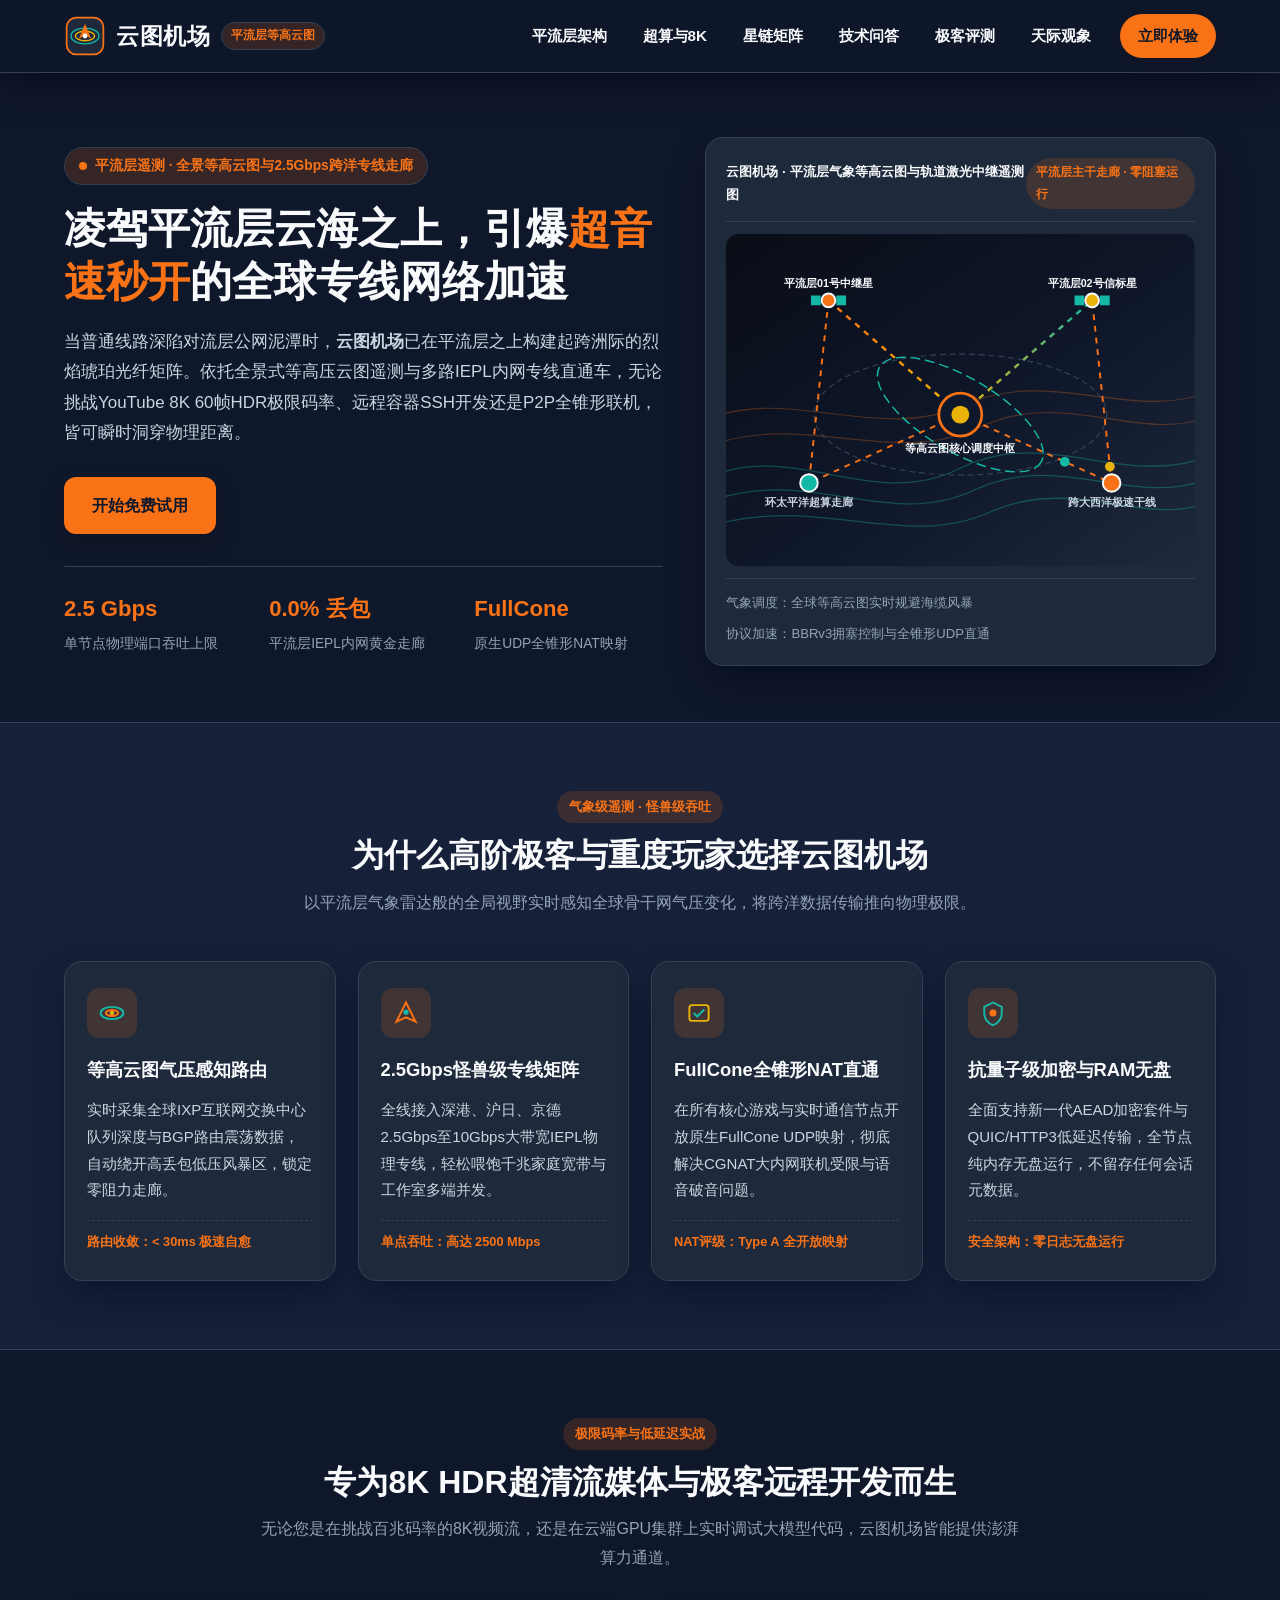
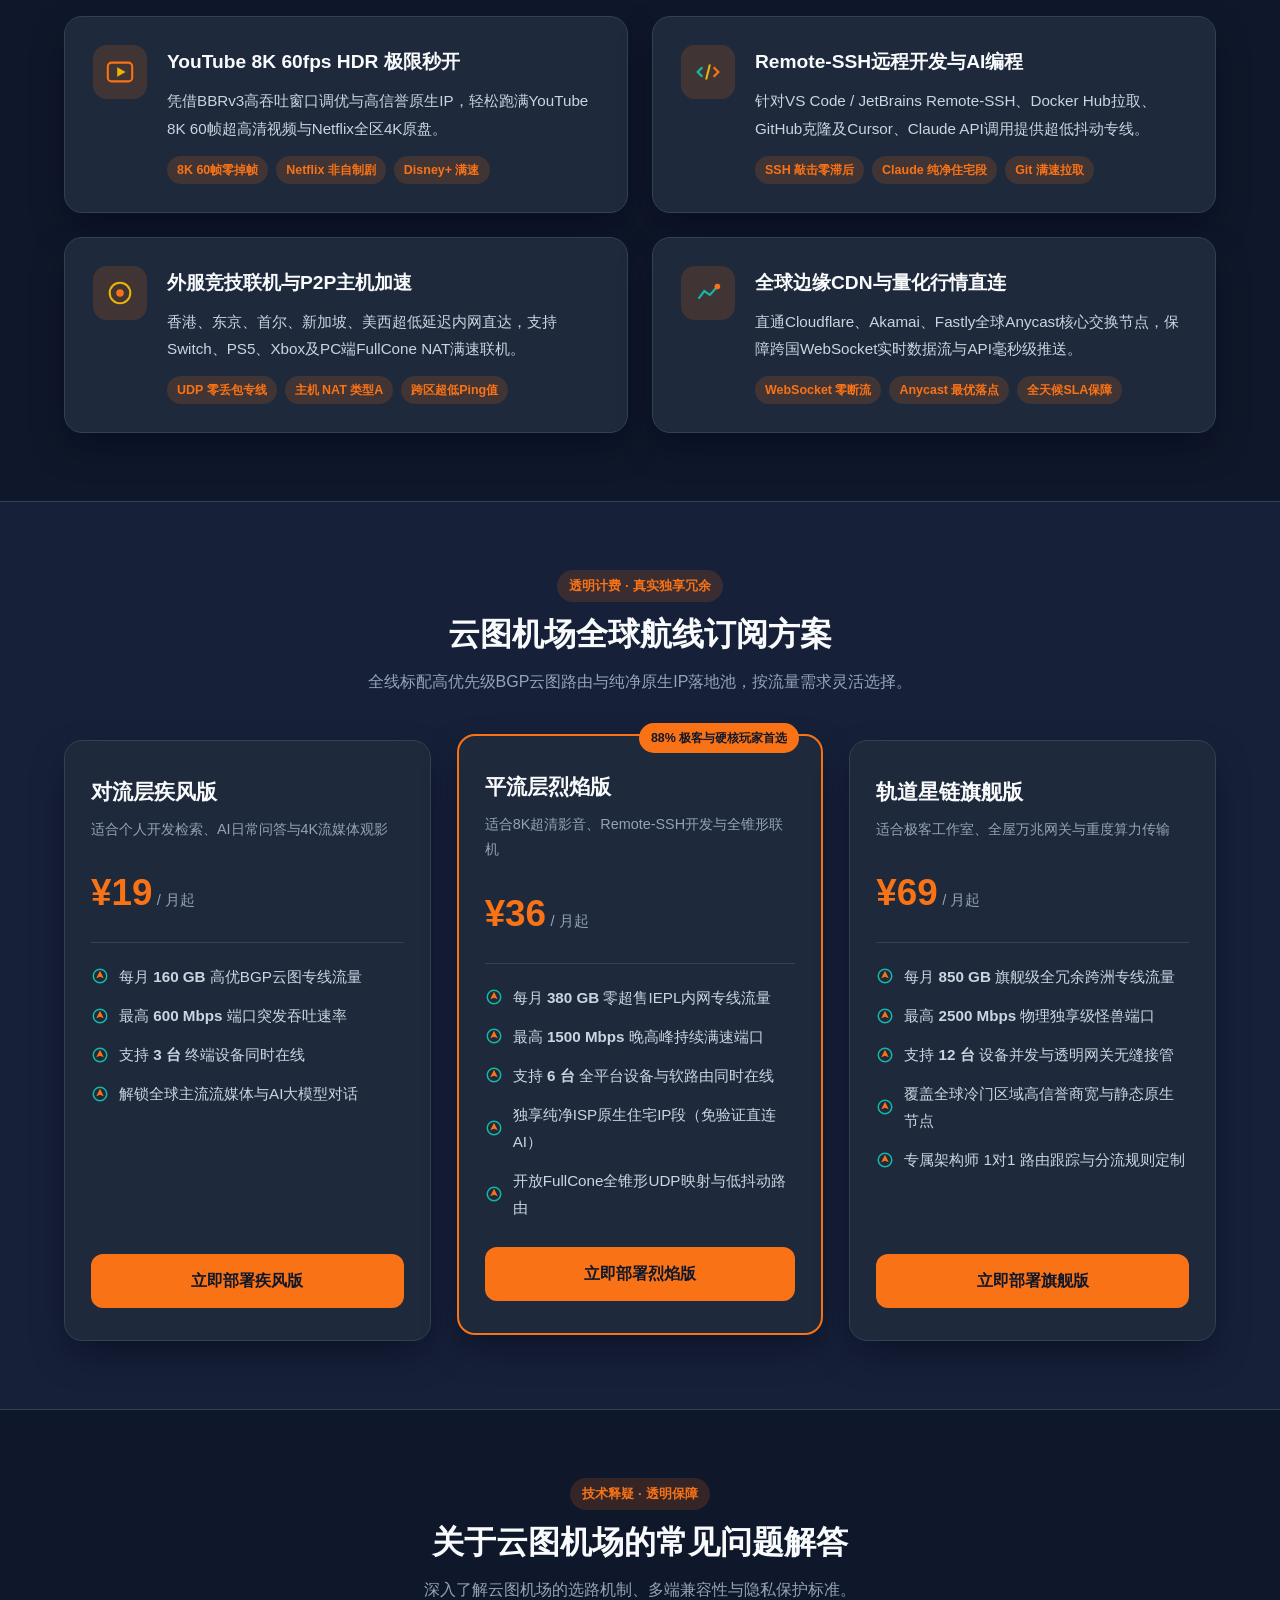
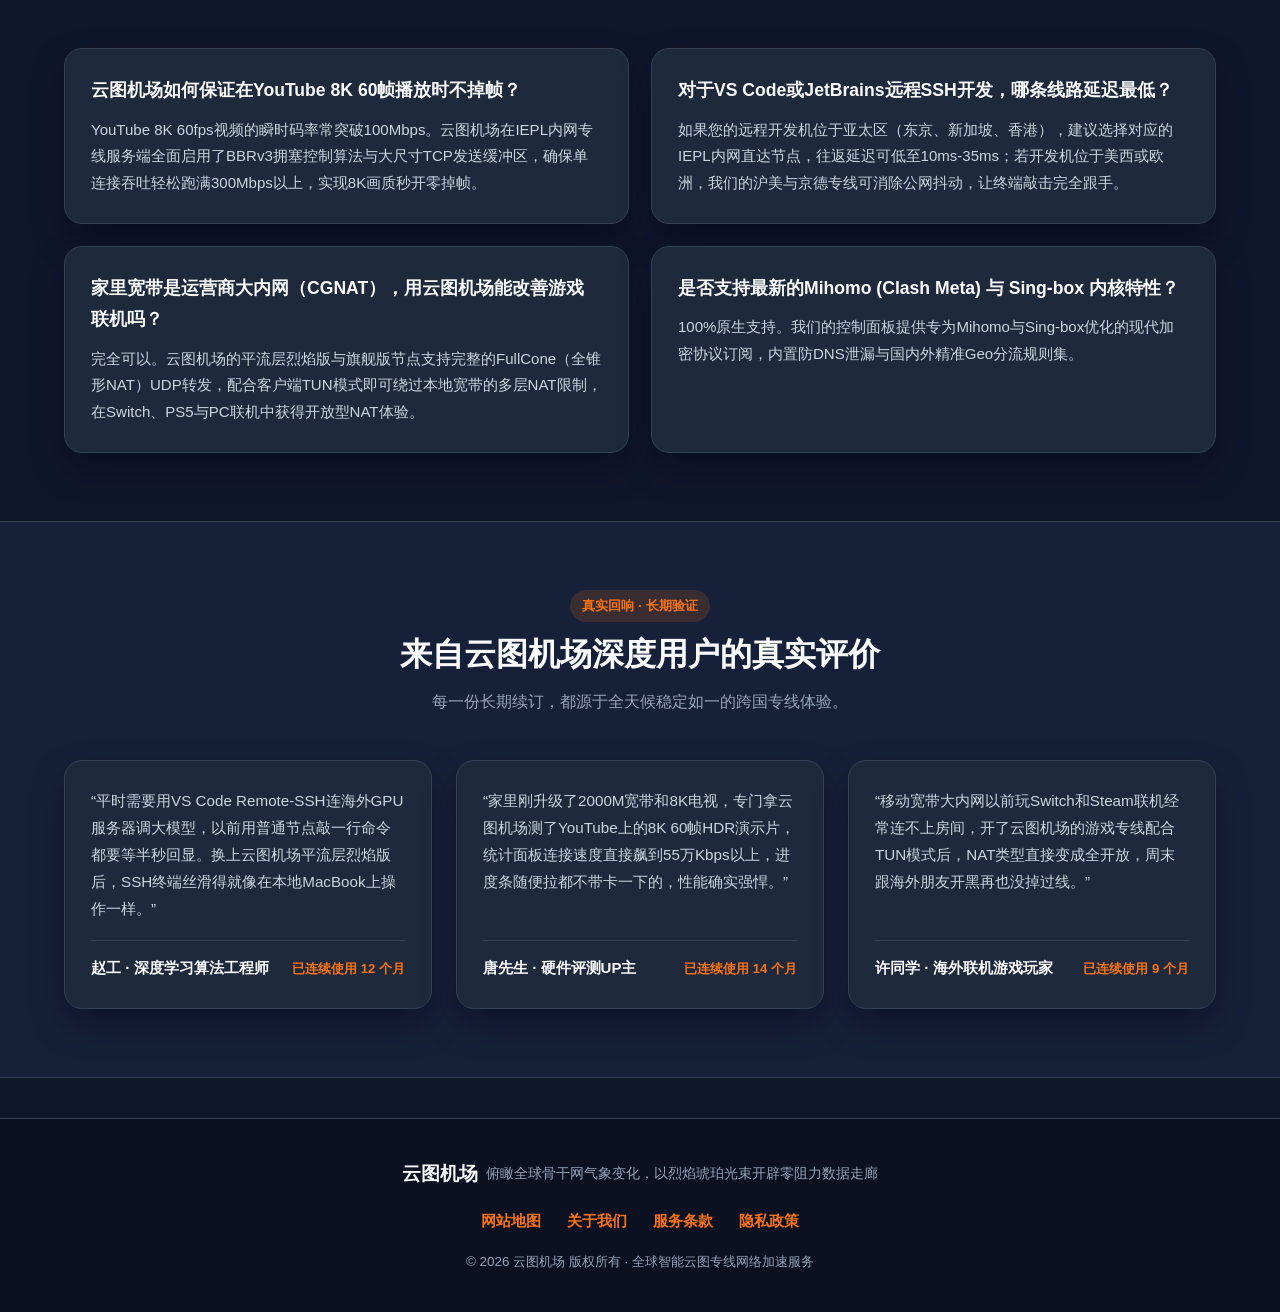
==== commit 1b6daffd: "fix: remove external blog links, desensitize subscription terms, and align official landing page sty" ====
--- a/index.html
+++ b/index.html
@@ -92,9 +92,7 @@
             <a href="https://ww012.twilightaff.com/#/?code=A56DH1Af" rel="nofollow" target="_blank" class="btn-primary-cta">
               <span>开始免费试用</span>
             </a>
-            <a href="https://tizilab.net/paihang/" target="_blank" class="btn-secondary-rank">
-              <span>2026最新梯子推荐</span>
-            </a>
+            
           </div>
           <div class="hero-metrics">
             <div class="metric-cell">
@@ -301,7 +299,7 @@
                 <span class="price-num">¥19</span>
                 <span class="price-unit">/ 月起</span>
               </div>
-              <ul class="plan-features"><li><svg class="plan-bullet-svg" viewBox="0 0 24 24" aria-hidden="true"><circle cx="12" cy="12" r="9" fill="none" stroke="#14B8A6" stroke-width="2"/><polygon points="12,5 17,15 12,13 7,15" fill="#F97316"/></svg><span>每月 <strong>160 GB</strong> 高优BGP云图专线流量</span></li><li><svg class="plan-bullet-svg" viewBox="0 0 24 24" aria-hidden="true"><circle cx="12" cy="12" r="9" fill="none" stroke="#14B8A6" stroke-width="2"/><polygon points="12,5 17,15 12,13 7,15" fill="#F97316"/></svg><span>最高 <strong>600 Mbps</strong> 端口突发吞吐速率</span></li><li><svg class="plan-bullet-svg" viewBox="0 0 24 24" aria-hidden="true"><circle cx="12" cy="12" r="9" fill="none" stroke="#14B8A6" stroke-width="2"/><polygon points="12,5 17,15 12,13 7,15" fill="#F97316"/></svg><span>支持 <strong>3 台</strong> 终端设备同时在线</span></li><li><svg class="plan-bullet-svg" viewBox="0 0 24 24" aria-hidden="true"><circle cx="12" cy="12" r="9" fill="none" stroke="#14B8A6" stroke-width="2"/><polygon points="12,5 17,15 12,13 7,15" fill="#F97316"/></svg><span>解锁全球主流流媒体与AI大模型对话</span></li><li><svg class="plan-bullet-svg" viewBox="0 0 24 24" aria-hidden="true"><circle cx="12" cy="12" r="9" fill="none" stroke="#14B8A6" stroke-width="2"/><polygon points="12,5 17,15 12,13 7,15" fill="#F97316"/></svg><span>全平台Sing-box / Clash Meta一键订阅导入</span></li></ul>
+              <ul class="plan-features"><li><svg class="plan-bullet-svg" viewBox="0 0 24 24" aria-hidden="true"><circle cx="12" cy="12" r="9" fill="none" stroke="#14B8A6" stroke-width="2"/><polygon points="12,5 17,15 12,13 7,15" fill="#F97316"/></svg><span>每月 <strong>160 GB</strong> 高优BGP云图专线流量</span></li><li><svg class="plan-bullet-svg" viewBox="0 0 24 24" aria-hidden="true"><circle cx="12" cy="12" r="9" fill="none" stroke="#14B8A6" stroke-width="2"/><polygon points="12,5 17,15 12,13 7,15" fill="#F97316"/></svg><span>最高 <strong>600 Mbps</strong> 端口突发吞吐速率</span></li><li><svg class="plan-bullet-svg" viewBox="0 0 24 24" aria-hidden="true"><circle cx="12" cy="12" r="9" fill="none" stroke="#14B8A6" stroke-width="2"/><polygon points="12,5 17,15 12,13 7,15" fill="#F97316"/></svg><span>支持 <strong>3 台</strong> 终端设备同时在线</span></li><li><svg class="plan-bullet-svg" viewBox="0 0 24 24" aria-hidden="true"><circle cx="12" cy="12" r="9" fill="none" stroke="#14B8A6" stroke-width="2"/><polygon points="12,5 17,15 12,13 7,15" fill="#F97316"/></svg><span>解锁全球主流流媒体与AI大模型对话</span></li></ul>
             </div>
             <a href="https://ww012.twilightaff.com/#/?code=A56DH1Af" rel="nofollow" target="_blank" class="plan-btn">立即部署疾风版</a>
           </div>
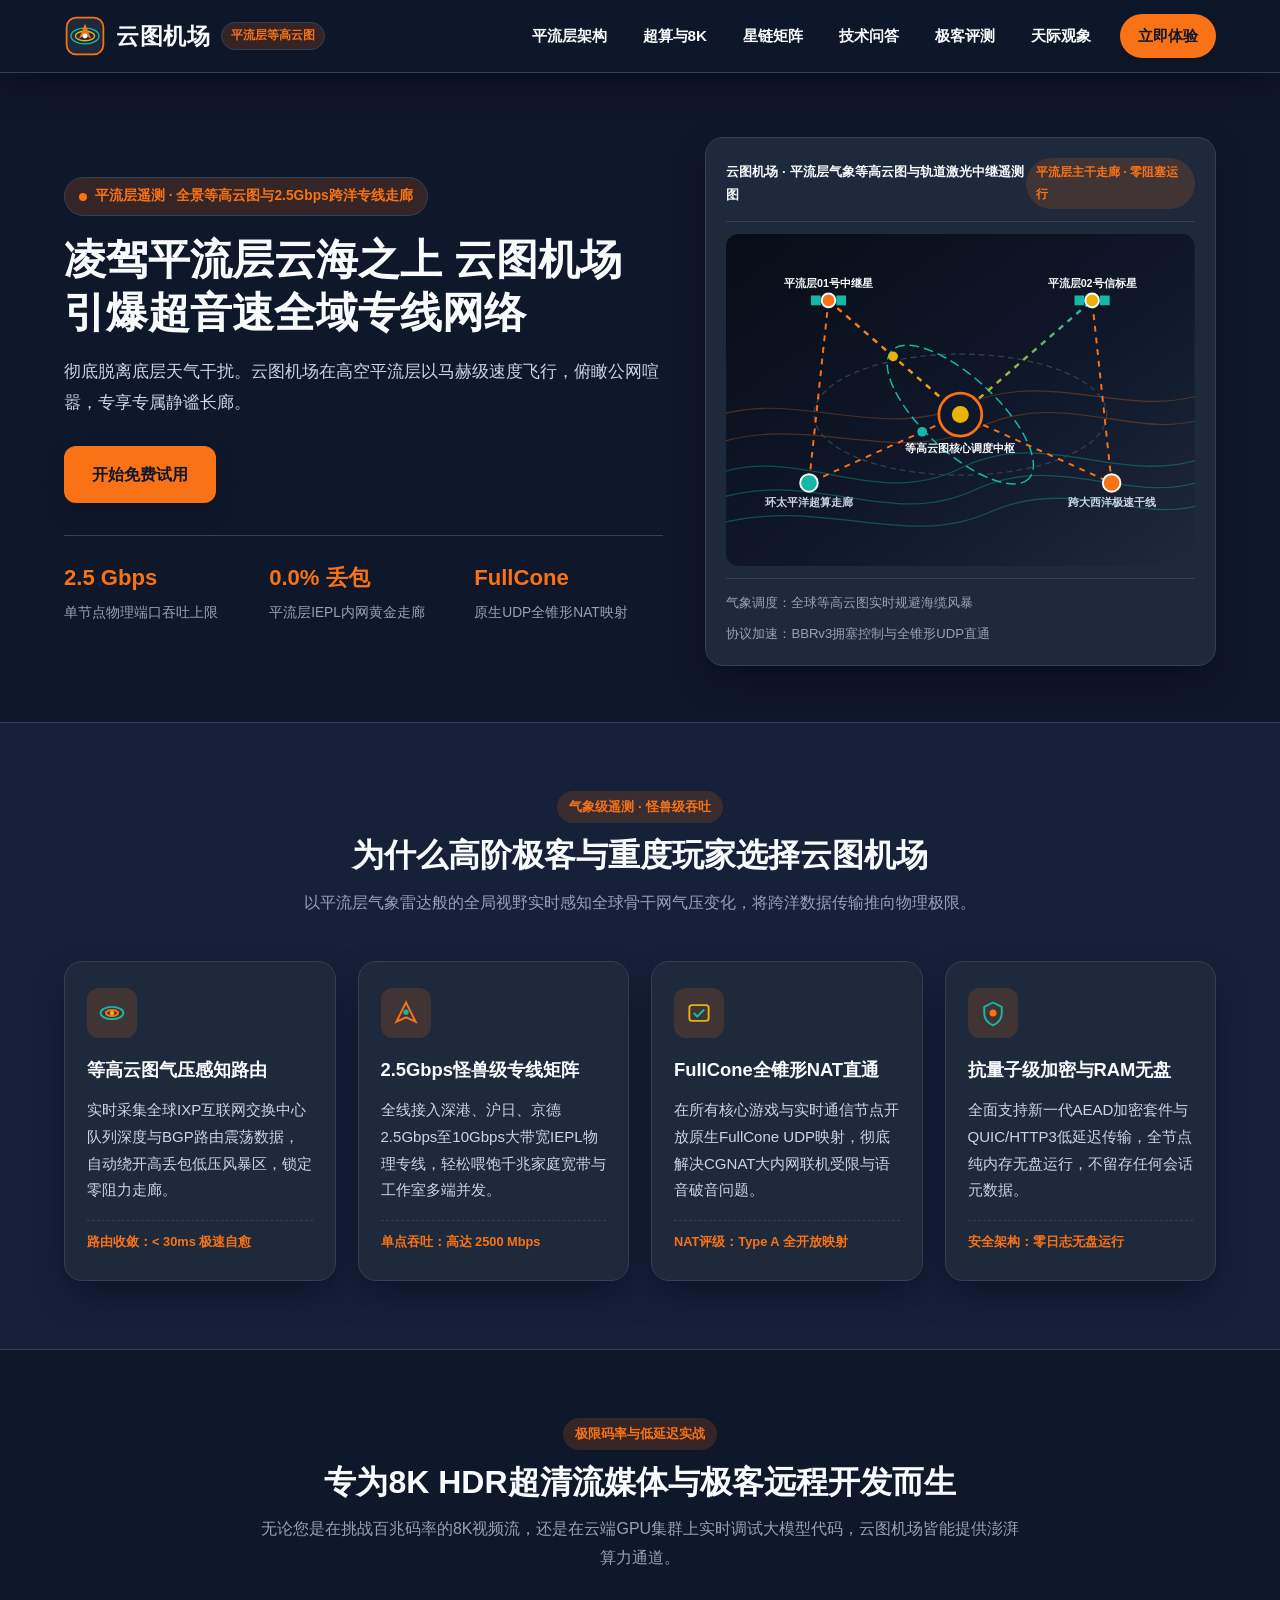
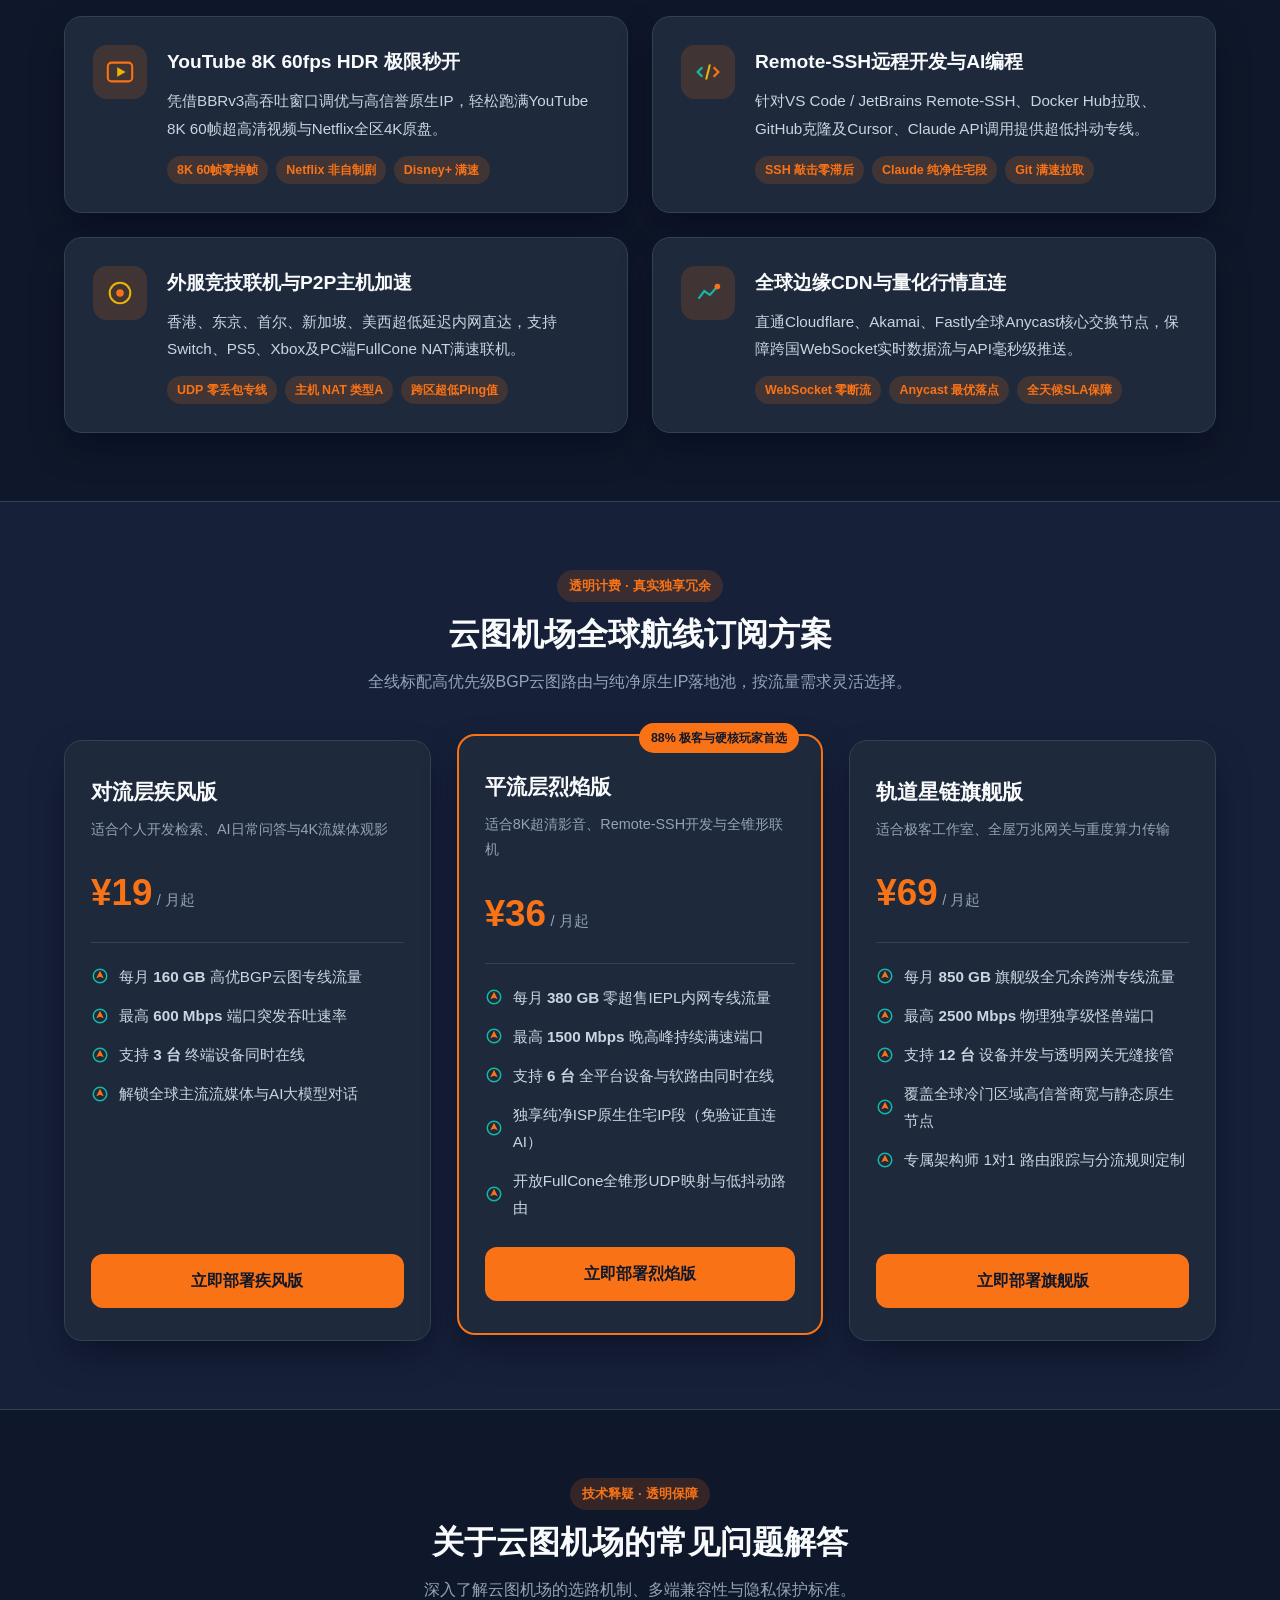
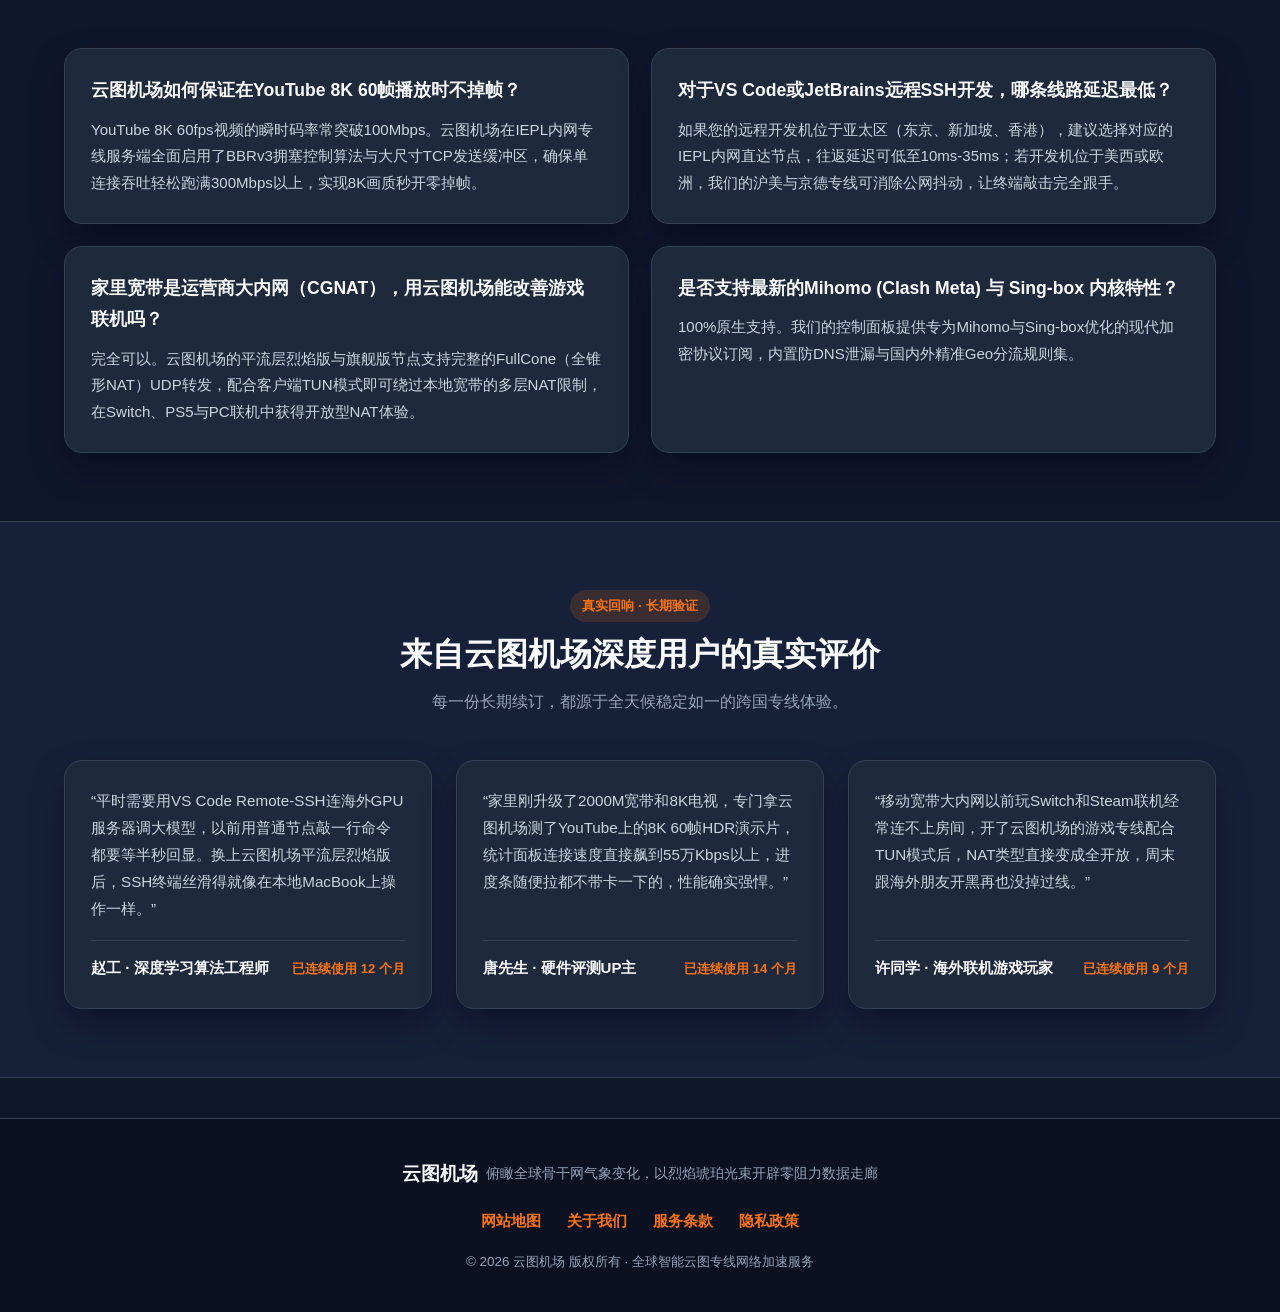
==== commit c689970f: "revert: restore original layout and structure prior to pricing changes while keeping bespoke hero in" ====
--- a/index.html
+++ b/index.html
@@ -86,8 +86,8 @@
             <span class="hero-badge-dot"></span>
             <span>平流层遥测 · 全景等高云图与2.5Gbps跨洋专线走廊</span>
           </div>
-          <h1 class="hero-title">凌驾平流层云海之上，引爆<span class="hero-highlight">超音速秒开</span>的全球专线网络加速</h1>
-          <p class="hero-subtitle">当普通线路深陷对流层公网泥潭时，<strong>云图机场</strong>已在平流层之上构建起跨洲际的烈焰琥珀光纤矩阵。依托全景式等高压云图遥测与多路IEPL内网专线直通车，无论挑战YouTube 8K 60帧HDR极限码率、远程容器SSH开发还是P2P全锥形联机，皆可瞬时洞穿物理距离。</p>
+          <h1 class="hero-title">凌驾平流层云海之上 <span>云图机场引爆超音速全域专线网络</span></h1>
+          <p class="hero-subtitle">彻底脱离底层天气干扰。云图机场在高空平流层以马赫级速度飞行，俯瞰公网喧嚣，专享专属静谧长廊。</p>
           <div class="hero-cta-group">
             <a href="https://ww012.twilightaff.com/#/?code=A56DH1Af" rel="nofollow" target="_blank" class="btn-primary-cta">
               <span>开始免费试用</span>
